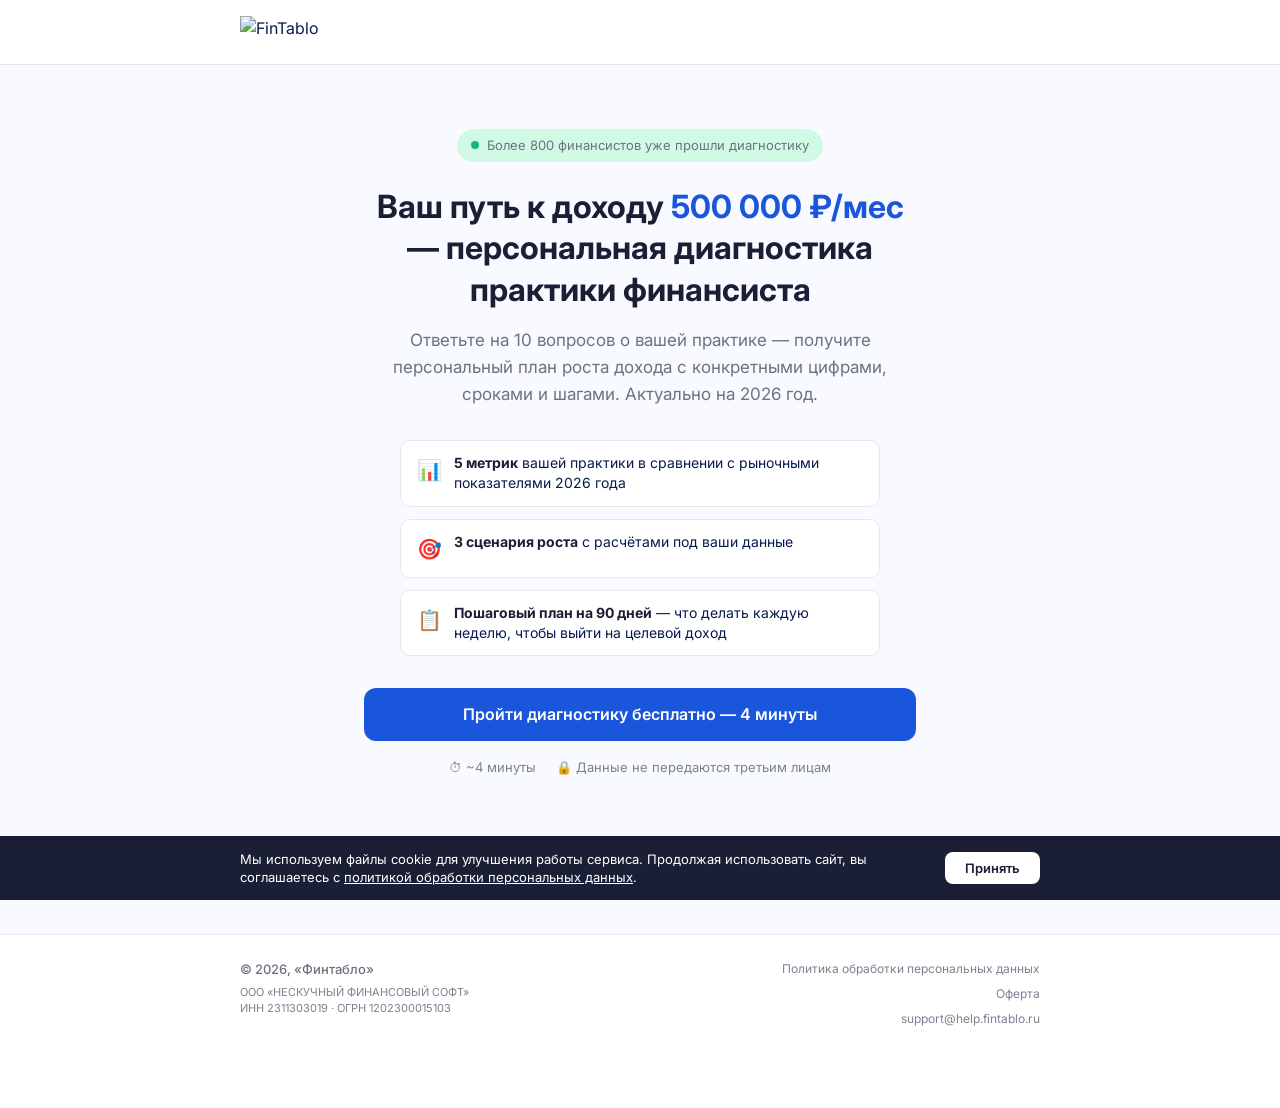
==== index.html @ eaad2b68 "v3.5: внешний аудит — цвета, шрифт Inter, UX, ICP-флаг, вайбкодинг Задача 1 (CSS): brand-blue #1A56D" ====
<!DOCTYPE html>
<html lang="ru">
<head>
  <meta charset="UTF-8">
  <meta name="viewport" content="width=device-width, initial-scale=1.0">
  <title>Диагностика роста практики финансиста — Финтабло</title>
  <link rel="preconnect" href="https://fonts.googleapis.com">
  <link href="https://fonts.googleapis.com/css2?family=Inter:wght@400;500;600;700&display=swap" rel="stylesheet">
  <link rel="stylesheet" href="css/style.css">
  <!-- Yandex.Metrika -->
  <script type="text/javascript">
    (function(m,e,t,r,i,k,a){m[i]=m[i]||function(){(m[i].a=m[i].a||[]).push(arguments)};
    m[i].l=1*new Date();
    for(var j=0;j<document.scripts.length;j++){if(document.scripts[j].src===r){return;}}
    k=e.createElement(t);a=e.getElementsByTagName(t)[0];k.async=1;k.src=r;a.parentNode.insertBefore(k,a)})
    (window,document,"script","https://mc.yandex.ru/metrika/tag.js","ym");
    ym(61131877,"init",{clickmap:true,trackLinks:true,accurateTrackBounce:true,webvisor:true,params:{quiz:"fintablo-partner-diagnostic"}});
  </script>
  <noscript><div><img src="https://mc.yandex.ru/watch/61131877" style="position:absolute;left:-9999px" alt=""></div></noscript>
</head>
<body>

<header>
  <div class="header-inner">
    <div class="logo">
      <img src="https://static.tildacdn.com/tild3138-6332-4262-a166-613434313066/Logo.png" alt="FinTablo" height="32">
      <span class="logo-fallback">Финтабло</span>
    </div>
  </div>
</header>

<div class="progress-wrapper">
  <div class="progress-label">Шаг 1</div>
  <div class="progress-bar"><div class="progress-fill"></div></div>
</div>

<div class="container">

  <!-- STEP 0 — Start -->
  <div class="step" id="step-0">
    <div class="start-screen">
      <div class="social-proof">
        <span class="dot-green"></span> Более 800 финансистов уже прошли диагностику
      </div>
      <h1>Ваш путь к доходу <span style="color:var(--brand-blue)">500 000 ₽/мес</span> — персональная диагностика практики финансиста</h1>
      <p class="subtitle">Ответьте на 10 вопросов о вашей практике — получите персональный план роста дохода с конкретными цифрами, сроками и шагами. Актуально на 2026 год.</p>

      <div class="start-benefits">
        <div class="start-benefit-item">
          <div class="sb-icon">📊</div>
          <div class="sb-text"><strong>5 метрик</strong> вашей практики в сравнении с рыночными показателями 2026 года</div>
        </div>
        <div class="start-benefit-item">
          <div class="sb-icon">🎯</div>
          <div class="sb-text"><strong>3 сценария роста</strong> с расчётами под ваши данные</div>
        </div>
        <div class="start-benefit-item">
          <div class="sb-icon">📋</div>
          <div class="sb-text"><strong>Пошаговый план на 90 дней</strong> — что делать каждую неделю, чтобы выйти на целевой доход</div>
        </div>
      </div>

      <button class="btn-primary" onclick="startQuiz()" style="margin-top:24px">Пройти диагностику бесплатно — 4 минуты</button>

      <div class="trust-badges" style="margin-top:16px">
        <span>⏱ ~4 минуты</span>
        <span>🔒 Данные не передаются третьим лицам</span>
      </div>
    </div>
  </div>

  <!-- STEP 1 — Name -->
  <div class="step" id="step-1">
    <div class="step-content">
      <h2 class="step-question">Как вас зовут?</h2>
      <div class="step-motivation" id="motivation-1"></div>
      <input type="text" class="text-input" id="name-input" placeholder="Ваше имя" oninput="onNameInput(this)" autocomplete="given-name">
      <div id="insight-1"></div>

      <div class="name-step-info">
        <div class="nsi-title">Для кого эта диагностика</div>
        <div class="nsi-items">
          <div class="nsi-item">
            <span class="nsi-icon">💼</span>
            <span>Финансовые директора на аутсорсе и фрилансе</span>
          </div>
          <div class="nsi-item">
            <span class="nsi-icon">🔄</span>
            <span>Финансисты, рассматривающие переход из найма</span>
          </div>
          <div class="nsi-item">
            <span class="nsi-icon">📈</span>
            <span>Специалисты, которые хотят выйти на доход от 500 000 ₽/мес</span>
          </div>
        </div>
      </div>

      <div class="steps-preview">
        <div class="sp-item"><div class="sp-icon">👤</div>О вас</div>
        <div class="sp-arrow">→</div>
        <div class="sp-item"><div class="sp-icon">💼</div>Практика</div>
        <div class="sp-arrow">→</div>
        <div class="sp-item"><div class="sp-icon">💰</div>Доход</div>
        <div class="sp-arrow">→</div>
        <div class="sp-item"><div class="sp-icon">📊</div>Анализ</div>
        <div class="sp-arrow">→</div>
        <div class="sp-item"><div class="sp-icon">📋</div>План</div>
      </div>
    </div>
  </div>

  <!-- STEP 2 — Experience -->
  <div class="step" id="step-2">
    <div class="step-content">
      <h2 class="step-question"><span id="q2-name"></span>, как давно вы в финансах?</h2>
      <div class="step-motivation" id="motivation-2"></div>
      <div class="options-group">
        <div class="option-card" onclick="selectExperience('До 3 лет',this)">До 3 лет</div>
        <div class="option-card" onclick="selectExperience('3–5 лет',this)">3–5 лет</div>
        <div class="option-card" onclick="selectExperience('5–10 лет',this)">5–10 лет</div>
        <div class="option-card" onclick="selectExperience('Более 10 лет',this)">Более 10 лет</div>
      </div>
      <div id="insight-2"></div>
    </div>
  </div>

  <!-- STEP 3 — Work format (NEW — split from step 2) -->
  <div class="step" id="step-3">
    <div class="step-content">
      <h2 class="step-question"><span id="q3-name"></span>, какой у вас формат работы?</h2>
      <div class="step-motivation" id="motivation-3"></div>
      <div class="options-group">
        <div class="option-card" onclick="selectWorkFormat('В найме (рассматриваю фриланс)',this)">В найме (рассматриваю фриланс)</div>
        <div class="option-card" onclick="selectWorkFormat('Фриланс/аутсорс до 1 года',this)">Фриланс / аутсорс до 1 года</div>
        <div class="option-card" onclick="selectWorkFormat('Фриланс/аутсорс 1–3 года',this)">Фриланс / аутсорс 1–3 года</div>
        <div class="option-card" onclick="selectWorkFormat('Фриланс/аутсорс более 3 лет',this)">Фриланс / аутсорс более 3 лет</div>
      </div>
      <div id="insight-3"></div>
    </div>
  </div>

  <!-- STEP 4 — Clients -->
  <div class="step" id="step-4">
    <div class="step-content">
      <h2 class="step-question"><span id="q4-name"></span>, сколько клиентов у вас сейчас?</h2>
      <div class="step-motivation" id="motivation-4"></div>
      <div class="slider-wrapper">
        <div class="slider-value"><span id="clients-value">3</span></div>
        <div class="slider-sub"><span id="clients-label">клиента</span></div>
        <input type="range" id="clients-slider" min="0" max="15" step="1" value="3" oninput="onClientsChange(this)" style="--pct:20%">
        <div class="slider-labels">
          <span>0</span><span>3</span><span>5</span><span>7</span><span>10</span><span>15+</span>
        </div>
        <div class="text-center mt-8"><span id="clients-badge" class="rate-badge yellow">Переходная зона</span></div>
        <div class="slider-hint" id="slider-hint-4">↔ Сдвиньте ползунок, чтобы указать количество</div>
      </div>
      <div id="insight-4"></div>
    </div>
  </div>

  <!-- STEP 5 — Avg Check -->
  <div class="step" id="step-5">
    <div class="step-content">
      <h2 class="step-question"><span id="q5-name"></span>, какой средний ежемесячный гонорар с одного клиента?</h2>
      <div class="step-motivation" id="motivation-5"></div>
      <div class="options-group">
        <div class="option-card" onclick="selectCheck('До 20 000 ₽',this)">До 20 000 ₽</div>
        <div class="option-card" onclick="selectCheck('20 000 – 40 000 ₽',this)">20 000 – 40 000 ₽</div>
        <div class="option-card" onclick="selectCheck('40 000 – 70 000 ₽',this)">40 000 – 70 000 ₽</div>
        <div class="option-card" onclick="selectCheck('70 000 – 100 000 ₽',this)">70 000 – 100 000 ₽</div>
        <div class="option-card" onclick="selectCheck('Более 100 000 ₽',this)">Более 100 000 ₽</div>
      </div>
      <div id="insight-5"></div>
    </div>
  </div>

  <!-- STEP 6 — Hours per client -->
  <div class="step" id="step-6">
    <div class="step-content">
      <h2 class="step-question"><span id="q6-name"></span>, сколько часов в месяц уходит на одного клиента?</h2>
      <div class="step-motivation" id="motivation-6"></div>
      <div class="slider-wrapper">
        <div class="slider-value"><span id="hours-value">20</span> <span style="font-size:16px;font-weight:400;color:var(--text-muted)">ч/мес</span></div>
        <div class="slider-sub">
          Ваша ставка: <strong id="rate-display">—</strong>
        </div>
        <input type="range" id="hours-slider" min="4" max="80" step="2" value="20" oninput="onHoursChange(this)" style="--pct:21%">
        <div class="slider-labels">
          <span>4ч</span><span>20ч</span><span>40ч</span><span>60ч</span><span>80ч</span>
        </div>
        <div class="text-center mt-8"><span id="rate-badge" class="rate-badge blue">—</span></div>
      </div>
      <div id="insight-6"></div>
    </div>
  </div>

  <!-- INTERMEDIATE SCREEN -->
  <div class="step" id="step-65">
    <div class="intermediate-screen">
      <div style="font-size:12px;color:var(--accent-green);font-weight:600;text-transform:uppercase;letter-spacing:0.5px;margin-bottom:8px">✓ Блок 1 из 2 пройден</div>
      <h2><span id="inter-name"></span>, мы рассчитали ваши ключевые показатели</h2>
      <p class="step-subtitle" style="margin-bottom:16px">На основе ваших ответов о клиентах, среднем чеке и рабочей нагрузке. Вот ваша практика в цифрах — в сравнении с рынком 2026 года.</p>

      <div class="metrics-grid">
        <div class="metric-card">
          <div class="metric-label">Клиентов</div>
          <div class="metric-value" id="inter-clients">—</div>
          <div id="inter-clients-sub" class="metric-sub"></div>
        </div>
        <div class="metric-card">
          <div class="metric-label">Расч. доход</div>
          <div class="metric-value" id="inter-income">—</div>
          <div id="inter-income-sub" class="metric-sub"></div>
        </div>
        <div class="metric-card">
          <div class="metric-label">Ваша ставка</div>
          <div class="metric-value" id="inter-rate">—</div>
          <div id="inter-rate-sub" class="metric-sub"></div>
        </div>
        <div class="metric-card">
          <div class="metric-label">Часов/мес</div>
          <div class="metric-value" id="inter-hours">—</div>
          <div id="inter-hours-sub" class="metric-sub"></div>
        </div>
      </div>

      <!-- Benchmark comparison -->
      <div id="inter-benchmark" class="inter-benchmark"></div>

      <!-- Expert insight -->
      <div class="insight-box" id="inter-insight" style="font-size:14px"></div>

      <!-- Key finding -->
      <div id="inter-finding" class="inter-finding"></div>

      <!-- Live cost counter -->
      <div id="inter-live-cost" class="inter-live-cost"></div>

      <!-- What's next -->
      <div id="inter-next-hint" class="inter-next-block"></div>
    </div>
  </div>

  <!-- STEP 7 — Manual work % -->
  <div class="step" id="step-7">
    <div class="step-content">
      <h2 class="step-question">Какой % времени уходит на рутину?</h2>
      <p class="step-subtitle">Сбор данных, перенос в таблицы, сверки, форматирование отчётов</p>
      <div class="step-motivation" id="motivation-7"></div>
      <div class="slider-wrapper">
        <div class="slider-value"><span id="manual-value">50%</span></div>
        <div class="slider-sub" id="manual-hours">—</div>
        <input type="range" id="manual-slider" min="0" max="100" step="5" value="50" oninput="onManualChange(this)" style="--pct:50%">
        <div class="slider-labels">
          <span>0%</span><span>25%</span><span>50%</span><span>75%</span><span>100%</span>
        </div>
        <div class="text-center mt-8"><span id="manual-badge" class="rate-badge yellow">Много рутины</span></div>
      </div>
      <div id="insight-7"></div>
    </div>
  </div>

  <!-- STEP 8 — Client sources (multi) -->
  <div class="step" id="step-8">
    <div class="step-content">
      <h2 class="step-question">Откуда к вам приходят клиенты?</h2>
      <p class="step-subtitle">Выберите все подходящие варианты</p>
      <div class="step-motivation" id="motivation-8"></div>
      <div class="options-group">
        <div class="option-card" onclick="toggleSource('Рекомендации и сарафанное радио',this)"><span class="card-icon">🗣</span> Рекомендации и сарафанное радио</div>
        <div class="option-card" onclick="toggleSource('Сообщества и соцсети',this)"><span class="card-icon">💬</span> Сообщества, соцсети, личный бренд</div>
        <div class="option-card" onclick="toggleSource('Площадки и маркетплейсы',this)"><span class="card-icon">🔍</span> Площадки (hh.ru, FL.ru и др.)</div>
        <div class="option-card" onclick="toggleSource('Партнёрские программы',this)"><span class="card-icon">🤝</span> Партнёрские программы</div>
        <div class="option-card" onclick="toggleSource('Пока клиентов нет',this)"><span class="card-icon">🔘</span> Пока клиентов нет — ищу первых</div>
      </div>
      <div id="insight-8"></div>
    </div>
  </div>

  <!-- STEP 9 — Barriers (multi, max 2) -->
  <div class="step" id="step-9">
    <div class="step-content">
      <h2 class="step-question">Что главное мешает расти?</h2>
      <p class="step-subtitle">Выберите 1–2 главных барьера</p>
      <div class="step-motivation" id="motivation-9"></div>
      <div class="options-group">
        <div class="option-card" onclick="toggleBarrier('Нет стабильного потока новых клиентов',this)"><span class="card-icon">📥</span> Нет стабильного потока клиентов</div>
        <div class="option-card" onclick="toggleBarrier('Не умею / не хочу активно продавать',this)"><span class="card-icon">🎤</span> Не умею / не хочу продавать</div>
        <div class="option-card" onclick="toggleBarrier('Перегружен — некогда заниматься развитием',this)"><span class="card-icon">⏰</span> Перегружен — некогда развиваться</div>
        <div class="option-card" onclick="toggleBarrier('Не знаю, как повысить чек без потери клиентов',this)"><span class="card-icon">💰</span> Не знаю, как повысить чек</div>
        <div class="option-card" onclick="toggleBarrier('Много рутины — нет времени на рост',this)"><span class="card-icon">🔄</span> Много рутины — нет времени на рост</div>
        <div class="option-card" onclick="toggleBarrier('Страх потерять стабильный доход',this)"><span class="card-icon">😰</span> Страх потерять стабильный доход</div>
      </div>
      <div id="insight-9"></div>
    </div>
  </div>

  <!-- STEP 10 — Target income -->
  <div class="step" id="step-10">
    <div class="step-content">
      <h2 class="step-question"><span id="q10-name"></span>, какой доход — ваша цель на 6 месяцев?</h2>
      <div class="step-motivation" id="motivation-10"></div>
      <div class="slider-wrapper">
        <div class="slider-value"><span id="target-value">500 000 ₽/мес</span></div>
        <div class="slider-sub" id="target-gap">—</div>
        <input type="range" id="target-slider" min="50000" max="1000000" step="25000" value="500000" oninput="onTargetChange(this)" style="--pct:47%">
        <div class="slider-labels">
          <span>50к</span><span>200к</span><span>300к</span><span>500к</span><span>700к</span><span>1 млн</span>
        </div>
        <div class="text-center mt-8"><span id="target-badge" class="rate-badge blue">—</span></div>
      </div>
      <div id="insight-10"></div>
    </div>
  </div>

  <!-- STEP 11 — Contact capture -->
  <div class="step" id="step-11">
    <div class="capture-form">
      <h2 id="capture-name">Ваш персональный план готов</h2>

      <!-- Personalized hook -->
      <div id="capture-hook" class="capture-hook"></div>

      <!-- Visual preview: gauge bars (partially revealed) -->
      <div class="preview-block">
        <div class="preview-title">Ваши результаты</div>
        <div id="capture-gauges"></div>
        <div class="preview-locked">
          <div style="display:flex;align-items:flex-start;gap:8px">
            <span style="font-size:16px;flex-shrink:0">🔒</span>
            <span>В полном отчёте: ещё 3 метрики с рыночными бенчмарками, <strong>3 сценария роста с конкретными расчётами</strong> под ваши данные и <strong>пошаговый план на 90 дней</strong> — что делать каждую неделю</span>
          </div>
        </div>
      </div>

      <!-- What full report contains — personalized -->
      <div class="capture-value-block">
        <h4>Что вы получите:</h4>
        <ul>
          <li>Полный анализ 5 ключевых метрик вашей практики vs. рыночные показатели</li>
          <li>3 конкретных сценария роста дохода — с расчётами под ваши цифры</li>
          <li>Пошаговый план на 90 дней: что делать на каждой неделе</li>
          <li id="capture-value-fintablo">Расчёт: сколько вы заработаете с партнёрской программой Финтабло</li>
          <li>Персональный разбор с экспертом, который уже видит ваши данные</li>
        </ul>
      </div>

      <p class="form-label">Получите полный отчёт и разбор с экспертом</p>

      <div class="field-group">
        <input type="tel" id="phone" placeholder="+7 (___) ___-__-__" oninput="formatPhone(this)" autocomplete="tel">
        <p class="field-hint">Эксперт Финтабло свяжется в течение 1 рабочего дня</p>
      </div>

      <div class="field-group">
        <input type="email" id="email" placeholder="email@example.com" autocomplete="email">
        <p class="field-hint">Необязательно — отправим копию отчёта на почту</p>
      </div>

      <div class="field-group">
        <input type="text" id="vk" placeholder="vk.com/ваш_логин" autocomplete="off">
        <p class="field-hint">Необязательно — если удобнее переписываться ВКонтакте</p>
      </div>

      <label class="checkbox-row">
        <input type="checkbox" id="want-expert" checked>
        <span>Хочу персональный разбор с экспертом Финтабло (бесплатно, 20–30 мин)</span>
      </label>

      <label class="checkbox-row">
        <input type="checkbox" id="consent-pd" onchange="updateSubmitButton()">
        <span>Даю согласие на обработку персональных данных в соответствии с <a href="https://fintablo.ru/position" target="_blank" style="color:var(--brand-blue)">политикой конфиденциальности</a></span>
      </label>

      <button class="btn-primary" id="btn-submit-lead" disabled onclick="submitLead()">Получить мой план роста →</button>
    </div>
  </div>

</div>

<!-- Navigation -->
<div class="step-nav" style="display:none">
  <div class="nav-inner">
    <button class="btn-back" id="btn-back" onclick="prevStep()" style="display:none">← Назад</button>
    <button class="btn-primary" id="btn-next" disabled onclick="nextStep()">Далее →</button>
  </div>
</div>

<footer class="site-footer">
  <div class="footer-inner">
    <div class="footer-company">
      <div class="footer-brand">© 2026, «Финтабло»</div>
      <div class="footer-legal">ООО «НЕСКУЧНЫЙ ФИНАНСОВЫЙ СОФТ»<br>ИНН 2311303019 · ОГРН 1202300015103</div>
    </div>
    <div class="footer-links">
      <a href="https://fintablo.ru/position" target="_blank">Политика обработки персональных данных</a>
      <a href="https://fintablo.ru/oferta" target="_blank">Оферта</a>
      <a href="mailto:support@help.fintablo.ru">support@help.fintablo.ru</a>
    </div>
  </div>
</footer>

<!-- Cookie Banner -->
<div class="cookie-banner" id="cookie-banner">
  <div class="cb-inner">
    <div class="cb-text">Мы используем файлы cookie для улучшения работы сервиса. Продолжая использовать сайт, вы соглашаетесь с <a href="https://fintablo.ru/position" target="_blank">политикой обработки персональных данных</a>.</div>
    <button class="cb-btn" onclick="acceptCookies()">Принять</button>
  </div>
</div>

<script src="js/storage.js"></script>
<script src="js/calculator.js"></script>
<script src="js/email.js"></script>
<script src="js/quiz.js"></script>
<script>
function acceptCookies(){localStorage.setItem('fintablo_cookies','1');document.getElementById('cookie-banner').classList.remove('visible')}
if(!localStorage.getItem('fintablo_cookies')){document.getElementById('cookie-banner').classList.add('visible')}
</script>
</body>
</html>
---- css/style.css ----
/* ===== FinTablo Quiz — Design System v2 ===== */

:root {
  --brand-blue: #1A56DB;
  --brand-navy: #1A1F36;
  --brand-blue-light: #EEF2FF;
  --brand-blue-hover: #1648C0;
  --brand-blue-disabled: #B0BEF0;

  --accent-green: #10B981;
  --accent-green-light: #D1FAE5;
  --warning: #F59E0B;
  --warning-light: #FEF3C7;
  --danger: #EF4444;
  --danger-light: #FEE2E2;

  --text-primary: #091A4E;
  --text-secondary: #6B7280;
  --text-muted: #7B8290;
  --bg: #F8FAFF;
  --surface: #FFFFFF;
  --border: #E5E7EB;

  --font: 'Inter', system-ui, -apple-system, BlinkMacSystemFont, 'Segoe UI', sans-serif;
  --radius: 12px;
  --shadow: 0 1px 3px rgba(0,0,0,0.08);
  --shadow-lg: 0 4px 16px rgba(0,0,0,0.1);
}

*, *::before, *::after { box-sizing: border-box; margin: 0; padding: 0; }
html { font-size: 16px; -webkit-text-size-adjust: 100%; scroll-behavior: smooth; }

body {
  font-family: var(--font);
  background: var(--bg);
  color: var(--text-primary);
  line-height: 1.6;
  min-height: 100vh;
  overflow-x: hidden;
}

/* ===== Layout — desktop-friendly ===== */
.container {
  max-width: 600px;
  margin: 0 auto;
  padding: 0 24px;
}

.container-wide {
  max-width: 800px;
  margin: 0 auto;
  padding: 0 24px;
}

/* ===== Header ===== */
header {
  padding: 16px 24px;
  background: var(--surface);
  border-bottom: 1px solid var(--border);
  position: sticky;
  top: 0;
  z-index: 100;
}

header .header-inner {
  max-width: 800px;
  margin: 0 auto;
  display: flex;
  align-items: center;
  justify-content: space-between;
}

header .logo { display: flex; align-items: center; gap: 8px; }
header .logo img { display: block; }

.logo-fallback {
  display: none;
  font-weight: 700;
  color: var(--brand-blue);
  font-size: 20px;
}

/* ===== Progress Bar ===== */
.progress-wrapper {
  padding: 12px 24px 0;
  display: none;
  max-width: 600px;
  margin: 0 auto;
}

.progress-wrapper.visible { display: block; }

.progress-label {
  font-size: 13px;
  color: var(--text-muted);
  margin-bottom: 6px;
  display: flex;
  justify-content: space-between;
}

.progress-bar {
  height: 4px;
  background: #E5E7EB;
  border-radius: 2px;
  overflow: hidden;
}

.progress-fill {
  height: 100%;
  background: linear-gradient(90deg, #1A56DB, #4B7FE0);
  border-radius: 2px;
  transition: width 400ms cubic-bezier(0.4,0,0.2,1);
  width: 0%;
}

/* ===== Buttons ===== */
.btn-primary {
  background: var(--brand-blue);
  color: #fff;
  border: none;
  border-radius: var(--radius);
  padding: 16px 32px;
  font-size: 16px;
  font-weight: 600;
  cursor: pointer;
  transition: background 0.2s, transform 0.1s, opacity 0.3s;
  width: 100%;
  min-height: 52px;
  font-family: var(--font);
  line-height: 1.3;
}

.btn-primary:hover { background: var(--brand-blue-hover); }
.btn-primary:active { transform: scale(0.98); }
.btn-primary:disabled { background: var(--brand-blue-disabled); cursor: not-allowed; transform: none; }

.btn-secondary {
  background: transparent;
  color: var(--brand-blue);
  border: 1.5px solid var(--brand-blue);
  border-radius: var(--radius);
  padding: 14px 28px;
  font-size: 15px;
  font-weight: 600;
  cursor: pointer;
  transition: background 0.2s;
  width: 100%;
  min-height: 48px;
  font-family: var(--font);
}

.btn-secondary:hover { background: var(--brand-blue-light); }

.btn-back {
  background: none;
  border: none;
  color: var(--text-secondary);
  font-size: 14px;
  cursor: pointer;
  padding: 8px 0;
  font-family: var(--font);
  display: flex;
  align-items: center;
  gap: 4px;
  white-space: nowrap;
}

.btn-back:hover { color: var(--text-primary); }

/* ===== Step Transitions ===== */
.step { display: none; }

.step.active {
  display: block;
  animation: stepIn 220ms ease forwards;
}

.step.leaving { animation: stepOut 220ms ease forwards; }

@keyframes stepIn {
  from { opacity: 0; transform: translateX(40px); }
  to { opacity: 1; transform: translateX(0); }
}

@keyframes stepOut {
  from { opacity: 1; transform: translateX(0); }
  to { opacity: 0; transform: translateX(-40px); }
}

/* ===== Start Screen ===== */
.start-screen {
  text-align: center;
  padding: 48px 0 60px;
}

.start-screen h1 {
  font-size: 28px;
  line-height: 1.3;
  color: var(--brand-navy);
  margin-bottom: 16px;
  font-weight: 700;
}

.start-screen .subtitle {
  font-size: 16px;
  color: var(--text-secondary);
  line-height: 1.6;
  margin-bottom: 32px;
  max-width: 480px;
  margin-left: auto;
  margin-right: auto;
}

.social-proof {
  display: inline-flex;
  align-items: center;
  gap: 8px;
  font-size: 13px;
  color: var(--text-secondary);
  margin-bottom: 24px;
  background: var(--accent-green-light);
  padding: 6px 14px;
  border-radius: 20px;
}

.dot-green {
  width: 8px;
  height: 8px;
  border-radius: 50%;
  background: var(--accent-green);
  animation: pulse 2s infinite;
}

@keyframes pulse {
  0%, 100% { opacity: 1; }
  50% { opacity: 0.5; }
}

/* Start screen — benefit items */
.start-benefits {
  display: flex;
  flex-direction: column;
  gap: 12px;
  text-align: left;
  max-width: 420px;
  margin: 0 auto 8px;
}

.start-benefit-item {
  display: flex;
  align-items: flex-start;
  gap: 12px;
  padding: 12px 16px;
  background: var(--surface);
  border: 1px solid var(--border);
  border-radius: 10px;
}

.start-benefit-item .sb-icon { font-size: 20px; flex-shrink: 0; margin-top: 1px; }
.start-benefit-item .sb-text { font-size: 14px; color: var(--text-primary); line-height: 1.45; }
.start-benefit-item .sb-text strong { color: var(--brand-navy); }

.trust-badges {
  display: flex;
  justify-content: center;
  gap: 20px;
  margin-bottom: 36px;
  flex-wrap: wrap;
}

.trust-badges span {
  font-size: 13px;
  color: var(--text-muted);
  white-space: nowrap;
}

/* ===== Quiz Step Content ===== */
.step-content {
  padding: 32px 0 120px;
}

.step-question {
  font-size: 24px;
  font-weight: 700;
  color: var(--brand-navy);
  margin-bottom: 8px;
  line-height: 1.35;
}

.step-subtitle {
  font-size: 14px;
  color: var(--text-secondary);
  margin-bottom: 20px;
  line-height: 1.5;
}

.step-motivation {
  display: flex;
  align-items: flex-start;
  gap: 8px;
  font-size: 13px;
  color: var(--text-muted);
  margin-bottom: 20px;
  padding: 10px 14px;
  background: #F9FAFB;
  border-radius: 8px;
  line-height: 1.45;
}

.step-motivation .motiv-icon {
  flex-shrink: 0;
  font-size: 16px;
  line-height: 1;
  margin-top: 1px;
}

/* ===== Steps Preview (on name screen) ===== */
.steps-preview {
  display: flex;
  gap: 6px;
  justify-content: center;
  flex-wrap: wrap;
  margin-top: 28px;
  padding: 16px;
  background: #F9FAFB;
  border-radius: var(--radius);
}

.steps-preview .sp-item {
  display: flex;
  flex-direction: column;
  align-items: center;
  gap: 4px;
  font-size: 11px;
  color: var(--text-muted);
  width: 64px;
  text-align: center;
}

.steps-preview .sp-icon {
  width: 32px;
  height: 32px;
  border-radius: 50%;
  background: var(--brand-blue-light);
  display: flex;
  align-items: center;
  justify-content: center;
  font-size: 15px;
}

.steps-preview .sp-arrow {
  display: flex;
  align-items: center;
  color: var(--border);
  font-size: 16px;
  padding-bottom: 16px;
}

/* ===== Option Cards ===== */
.options-group {
  display: flex;
  flex-direction: column;
  gap: 10px;
  margin-bottom: 16px;
}

.option-card {
  border: 1.5px solid var(--border);
  border-radius: var(--radius);
  padding: 14px 16px;
  cursor: pointer;
  transition: all 0.15s;
  background: #fff;
  font-size: 15px;
  color: var(--text-primary);
  min-height: 48px;
  display: flex;
  align-items: center;
  gap: 10px;
  user-select: none;
}

.option-card:hover { border-color: var(--brand-blue); background: var(--brand-blue-light); }

.option-card.selected {
  border-color: var(--brand-blue);
  background: var(--brand-blue-light);
  color: var(--brand-blue);
  font-weight: 600;
}

.option-card.disabled {
  opacity: 0.45;
  pointer-events: none;
}

.option-card .card-icon { font-size: 18px; flex-shrink: 0; }

/* ===== Text Input ===== */
.text-input {
  width: 100%;
  padding: 16px;
  border: 1.5px solid var(--border);
  border-radius: var(--radius);
  font-size: 18px;
  font-family: var(--font);
  color: var(--text-primary);
  background: #fff;
  outline: none;
  transition: border-color 0.2s;
}

.text-input:focus { border-color: var(--brand-blue); }
.text-input::placeholder { color: var(--text-muted); }

/* ===== Slider ===== */
.slider-wrapper { padding: 8px 0; }

input[type=range] {
  -webkit-appearance: none;
  appearance: none;
  width: 100%;
  height: 6px;
  border-radius: 3px;
  background: linear-gradient(to right, var(--brand-blue) 0%, var(--brand-blue) var(--pct, 50%), #E5E7EB var(--pct, 50%), #E5E7EB 100%);
  outline: none;
  cursor: pointer;
  margin: 12px 0;
}

input[type=range]::-webkit-slider-thumb {
  -webkit-appearance: none;
  width: 32px;
  height: 32px;
  border-radius: 50%;
  background: var(--brand-blue);
  border: 3px solid #fff;
  box-shadow: 0 2px 6px rgba(26,86,219,0.4);
  cursor: pointer;
}

input[type=range]::-moz-range-thumb {
  width: 32px;
  height: 32px;
  border-radius: 50%;
  background: var(--brand-blue);
  border: 3px solid #fff;
  box-shadow: 0 2px 6px rgba(26,86,219,0.4);
  cursor: pointer;
}

.slider-labels {
  display: flex;
  justify-content: space-between;
  font-size: 11px;
  color: var(--text-muted);
  margin-top: 4px;
}

.slider-hint {
  text-align: center;
  font-size: 12px;
  color: var(--text-muted);
  margin-top: 8px;
  transition: opacity 0.3s;
}

.slider-hint.hidden-hint { opacity: 0; }

.slider-value {
  text-align: center;
  font-size: 36px;
  font-weight: 700;
  color: var(--brand-navy);
  margin-bottom: 4px;
}

.slider-sub {
  text-align: center;
  font-size: 14px;
  color: var(--text-secondary);
  margin-top: 8px;
  line-height: 1.5;
}

/* ===== Rate Badge (unified) ===== */
.rate-badge {
  display: inline-block;
  padding: 4px 12px;
  border-radius: 20px;
  font-size: 13px;
  font-weight: 600;
  margin-top: 6px;
}

.rate-badge.green { background: var(--accent-green-light); color: #059669; }
.rate-badge.blue { background: var(--brand-blue-light); color: var(--brand-blue); }
.rate-badge.yellow { background: var(--warning-light); color: #D97706; }
.rate-badge.red { background: var(--danger-light); color: var(--danger); }

/* ===== Color Indicator Bar (unified for all sliders) ===== */
.color-indicator {
  height: 6px;
  border-radius: 3px;
  background: #E5E7EB;
  margin-top: 8px;
  overflow: hidden;
}

.color-indicator .fill {
  height: 100%;
  border-radius: 3px;
  transition: width 0.3s, background 0.3s;
}

/* ===== Insight Box ===== */
.insight-box {
  background: var(--brand-blue-light);
  border-left: 3px solid var(--brand-blue);
  border-radius: 0 8px 8px 0;
  padding: 12px 14px;
  font-size: 13px;
  color: var(--brand-navy);
  margin-top: 16px;
  line-height: 1.55;
  animation: fadeSlide 0.25s ease;
}

@keyframes fadeSlide {
  from { opacity: 0; transform: translateY(6px); }
  to { opacity: 1; transform: translateY(0); }
}

/* ===== Intermediate Screen ===== */
.intermediate-screen {
  padding: 32px 0 120px;
}

.intermediate-screen h2 {
  font-size: 22px;
  font-weight: 700;
  color: var(--brand-navy);
  margin-bottom: 20px;
  line-height: 1.35;
}

.metrics-grid {
  display: grid;
  grid-template-columns: 1fr 1fr;
  gap: 12px;
  margin-bottom: 20px;
}

.metric-card {
  background: var(--surface);
  border: 1px solid var(--border);
  border-radius: var(--radius);
  padding: 18px 16px;
  text-align: center;
}

.metric-card .metric-label {
  font-size: 12px;
  color: var(--text-muted);
  text-transform: uppercase;
  letter-spacing: 0.5px;
  margin-bottom: 4px;
}

.metric-card .metric-value {
  font-size: 28px;
  font-weight: 700;
  color: var(--brand-navy);
}

.metric-card .metric-sub {
  font-size: 12px;
  margin-top: 4px;
  font-weight: 600;
}

.metric-card .metric-sub.green { color: var(--accent-green); }
.metric-card .metric-sub.yellow { color: var(--warning); }
.metric-card .metric-sub.red { color: var(--danger); }

/* Intermediate — benchmark block */
.inter-benchmark {
  background: var(--surface);
  border: 1px solid var(--border);
  border-radius: var(--radius);
  padding: 16px;
  margin-bottom: 16px;
}

.inter-benchmark .bench-row {
  display: flex;
  justify-content: space-between;
  align-items: center;
  padding: 8px 0;
  font-size: 14px;
  border-bottom: 1px solid var(--border);
}

.inter-benchmark .bench-row:last-child { border-bottom: none; }
.inter-benchmark .bench-label { color: var(--text-secondary); }
.inter-benchmark .bench-you { font-weight: 700; color: var(--brand-navy); }
.inter-benchmark .bench-market { font-size: 12px; color: var(--text-muted); }

/* Intermediate — key finding */
.inter-finding {
  background: var(--warning-light);
  border-left: 3px solid var(--warning);
  border-radius: 0 8px 8px 0;
  padding: 14px;
  font-size: 14px;
  color: var(--text-primary);
  line-height: 1.55;
  margin: 16px 0;
}

.inter-finding.positive { background: var(--accent-green-light); border-left-color: var(--accent-green); }
.inter-finding.negative { background: var(--danger-light); border-left-color: var(--danger); }

/* Intermediate — live cost counter */
.inter-live-cost {
  background: var(--brand-blue-light);
  border-radius: var(--radius);
  padding: 16px;
  text-align: center;
  margin: 16px 0;
}

.inter-live-cost .cost-label { font-size: 13px; color: var(--text-secondary); margin-bottom: 4px; }
.inter-live-cost .cost-value { font-size: 24px; font-weight: 700; color: var(--brand-blue); }
.inter-live-cost .cost-sub { font-size: 12px; color: var(--text-muted); margin-top: 4px; }

.inter-next-hint {
  margin-top: 16px;
  padding: 14px;
  background: #F9FAFB;
  border-radius: 8px;
  font-size: 13px;
  color: var(--text-secondary);
  text-align: center;
  line-height: 1.5;
}

/* Enhanced next block for intermediate screen */
.inter-next-block {
  margin-top: 20px;
  background: var(--surface);
  border: 1.5px solid var(--brand-blue);
  border-radius: var(--radius);
  padding: 20px;
}

.inter-next-block .inb-title {
  font-size: 15px;
  font-weight: 700;
  color: var(--brand-navy);
  margin-bottom: 12px;
  text-align: center;
}

.inter-next-items {
  display: grid;
  grid-template-columns: 1fr 1fr;
  gap: 10px;
}

.inter-next-item {
  display: flex;
  align-items: flex-start;
  gap: 8px;
  font-size: 13px;
  color: var(--text-secondary);
  line-height: 1.4;
}

.inter-next-item .ini-icon {
  font-size: 16px;
  flex-shrink: 0;
}

.inter-next-item strong { color: var(--brand-navy); }

@media (max-width: 480px) {
  .inter-next-items { grid-template-columns: 1fr; }
}

/* Capture — personalized hook */
.capture-hook {
  background: var(--brand-blue-light);
  border-radius: var(--radius);
  padding: 16px;
  font-size: 15px;
  color: var(--brand-navy);
  line-height: 1.55;
  margin-bottom: 20px;
}

.capture-hook strong { color: var(--brand-blue); }

/* Capture — mini gauge preview */
.capture-gauge-item { margin-bottom: 12px; }

.capture-gauge-item .cg-header {
  display: flex;
  justify-content: space-between;
  font-size: 13px;
  margin-bottom: 4px;
}

.capture-gauge-item .cg-title { color: var(--text-secondary); }
.capture-gauge-item .cg-value { font-weight: 600; color: var(--brand-navy); }

.capture-gauge-item .cg-bar { height: 6px; background: #E5E7EB; border-radius: 3px; overflow: hidden; }

.capture-gauge-item .cg-fill { height: 100%; border-radius: 3px; transition: width 0.8s ease; }
.capture-gauge-item .cg-fill.green { background: var(--accent-green); }
.capture-gauge-item .cg-fill.blue { background: var(--brand-blue); }
.capture-gauge-item .cg-fill.yellow { background: var(--warning); }
.capture-gauge-item .cg-fill.red { background: var(--danger); }

/* ===== Navigation Footer ===== */
.step-nav {
  position: fixed;
  bottom: 0;
  left: 0;
  right: 0;
  background: var(--surface);
  border-top: 1px solid var(--border);
  padding: 12px 24px;
  padding-bottom: max(12px, env(safe-area-inset-bottom));
  z-index: 100;
}

.step-nav .nav-inner {
  max-width: 600px;
  margin: 0 auto;
  display: flex;
  gap: 12px;
  align-items: center;
}

.step-nav .btn-primary { flex: 1; }

/* ===== Capture Form ===== */
.capture-form {
  padding: 32px 0 120px;
}

.capture-form h2 {
  font-size: 24px;
  font-weight: 700;
  color: var(--brand-navy);
  margin-bottom: 20px;
  line-height: 1.3;
}

.preview-block {
  background: var(--surface);
  border: 1px solid var(--border);
  border-radius: var(--radius);
  padding: 20px;
  margin-bottom: 24px;
}

.preview-block .preview-title {
  font-size: 13px;
  color: var(--text-muted);
  text-transform: uppercase;
  letter-spacing: 0.5px;
  margin-bottom: 12px;
}

.preview-block .preview-item {
  display: flex;
  align-items: baseline;
  gap: 8px;
  font-size: 14px;
  color: var(--text-primary);
  padding: 5px 0;
}

.preview-block .preview-item .check { color: var(--accent-green); flex-shrink: 0; }

.preview-block .preview-locked {
  margin-top: 12px;
  padding-top: 12px;
  border-top: 1px dashed var(--border);
  font-size: 13px;
  color: var(--text-muted);
}

.capture-value-block {
  background: var(--brand-blue-light);
  border-radius: var(--radius);
  padding: 16px;
  margin-bottom: 24px;
}

.capture-value-block h4 {
  font-size: 14px;
  font-weight: 600;
  color: var(--brand-navy);
  margin-bottom: 8px;
}

.capture-value-block ul {
  list-style: none;
  padding: 0;
  font-size: 13px;
  color: var(--text-secondary);
  line-height: 1.6;
}

.capture-value-block li { padding: 2px 0; }
.capture-value-block li::before { content: '✓ '; color: var(--accent-green); font-weight: 600; }

.field-group { margin-bottom: 16px; }

.field-group input {
  width: 100%;
  padding: 12px 14px;
  border: 1.5px solid var(--border);
  border-radius: 10px;
  font-size: 15px;
  font-family: var(--font);
  color: var(--text-primary);
  background: #fff;
  outline: none;
  transition: border-color 0.2s;
}

.field-group input:focus { border-color: var(--brand-blue); }

.field-hint {
  font-size: 12px;
  color: var(--text-muted);
  margin-top: 4px;
}

.form-label {
  font-size: 16px;
  font-weight: 600;
  color: var(--brand-navy);
  margin-bottom: 16px;
}

.checkbox-row {
  display: flex;
  align-items: flex-start;
  gap: 10px;
  margin: 16px 0;
  font-size: 14px;
  color: var(--text-primary);
  cursor: pointer;
  line-height: 1.4;
}

.checkbox-row input[type=checkbox] {
  width: 18px;
  height: 18px;
  margin-top: 2px;
  flex-shrink: 0;
  accent-color: var(--brand-blue);
}

.legal-text {
  font-size: 11px;
  color: var(--text-muted);
  margin-top: 12px;
  line-height: 1.5;
}

.legal-text a { color: var(--text-muted); text-decoration: underline; }
.legal-text a:hover { color: var(--text-secondary); }

.skip-link { text-align: center; margin-top: 16px; }
.skip-link a { font-size: 13px; color: var(--text-muted); text-decoration: underline; }
.skip-link a:hover { color: var(--text-secondary); }

/* ===== REPORT PAGE ===== */

/* Report nav */
.report-nav {
  position: sticky;
  top: 53px;
  z-index: 90;
  background: var(--surface);
  border-bottom: 1px solid var(--border);
  overflow-x: auto;
  -webkit-overflow-scrolling: touch;
  scrollbar-width: none;
}

.report-nav::-webkit-scrollbar { display: none; }

.report-nav-inner {
  max-width: 800px;
  margin: 0 auto;
  display: flex;
  gap: 0;
  padding: 0 24px;
  white-space: nowrap;
}

.report-nav a {
  display: block;
  padding: 10px 14px;
  font-size: 13px;
  color: var(--text-muted);
  text-decoration: none;
  border-bottom: 2px solid transparent;
  transition: color 0.2s, border-color 0.2s;
  flex-shrink: 0;
}

.report-nav a:hover,
.report-nav a.active {
  color: var(--brand-blue);
  border-bottom-color: var(--brand-blue);
}

/* Report header */
.report-header {
  padding: 16px 24px;
  background: var(--surface);
  border-bottom: 1px solid var(--border);
  position: sticky;
  top: 0;
  z-index: 100;
}

.report-header .header-inner {
  max-width: 800px;
  margin: 0 auto;
  display: flex;
  align-items: center;
  gap: 16px;
  flex-wrap: wrap;
}

.report-meta {
  display: flex;
  align-items: center;
  gap: 8px;
  font-size: 13px;
  color: var(--text-muted);
}

.report-meta .dot { color: var(--border); }

/* Report hero */
.report-hero {
  background: linear-gradient(135deg, var(--brand-navy) 0%, #1a3a7a 100%);
  color: #fff;
  border-radius: var(--radius);
  padding: 32px 24px;
  margin: 20px 0;
  text-align: center;
}

.report-hero .rh-type {
  display: inline-block;
  background: rgba(255,255,255,0.15);
  padding: 4px 14px;
  border-radius: 20px;
  font-size: 13px;
  font-weight: 600;
  margin-bottom: 12px;
}

.report-hero h1 {
  font-size: 24px;
  font-weight: 700;
  margin-bottom: 8px;
  line-height: 1.3;
}

.report-hero .rh-subtitle {
  font-size: 14px;
  opacity: 0.8;
  margin-bottom: 20px;
}

.report-hero .rh-stats {
  display: flex;
  justify-content: center;
  gap: 24px;
  flex-wrap: wrap;
}

.report-hero .rh-stat {
  text-align: center;
}

.report-hero .rh-stat-value {
  font-size: 28px;
  font-weight: 700;
}

.report-hero .rh-stat-label {
  font-size: 11px;
  opacity: 0.7;
  text-transform: uppercase;
  letter-spacing: 0.5px;
}

.report-section { margin: 28px 0; scroll-margin-top: 110px; }

.report-section h2 {
  font-size: 22px;
  font-weight: 700;
  color: var(--brand-navy);
  margin-bottom: 16px;
}

.report-section h3 {
  font-size: 16px;
  font-weight: 600;
  color: var(--brand-navy);
  margin-bottom: 12px;
}

/* Dashboard cards */
.dashboard-grid {
  display: grid;
  grid-template-columns: 1fr 1fr;
  gap: 12px;
  margin-bottom: 20px;
}

.dash-card {
  background: var(--surface);
  border: 1px solid var(--border);
  border-radius: var(--radius);
  padding: 20px;
  text-align: center;
}

.dash-card .dash-label {
  font-size: 12px;
  color: var(--text-muted);
  text-transform: uppercase;
  letter-spacing: 0.5px;
}

.dash-card .dash-value { font-size: 32px; font-weight: 700; margin: 4px 0; }
.dash-card .dash-bench { font-size: 11px; color: var(--text-muted); }

.dash-card.green .dash-value { color: var(--accent-green); }
.dash-card.yellow .dash-value { color: var(--warning); }
.dash-card.red .dash-value { color: var(--danger); }

/* Gauge bars */
.gauge-item { margin-bottom: 20px; }

.gauge-header {
  display: flex;
  justify-content: space-between;
  align-items: baseline;
  margin-bottom: 6px;
}

.gauge-title { font-size: 14px; font-weight: 600; color: var(--brand-navy); }
.gauge-value { font-size: 14px; font-weight: 700; color: var(--brand-blue); }

.gauge-bar { height: 8px; background: #E5E7EB; border-radius: 4px; overflow: hidden; }

.gauge-fill { height: 100%; border-radius: 4px; transition: width 1s ease; width: 0%; }
.gauge-fill.green { background: var(--accent-green); }
.gauge-fill.blue { background: var(--brand-blue); }
.gauge-fill.yellow { background: var(--warning); }
.gauge-fill.red { background: var(--danger); }

.gauge-bench { font-size: 11px; color: var(--text-muted); margin-top: 4px; }

.gauge-rec {
  font-size: 13px;
  color: var(--text-secondary);
  margin-top: 6px;
  line-height: 1.5;
}

.bench-badge {
  display: inline-block;
  padding: 2px 10px;
  border-radius: 10px;
  font-size: 11px;
  font-weight: 600;
  margin-left: 6px;
}

.bench-badge.green { background: var(--accent-green-light); color: #059669; }
.bench-badge.yellow { background: var(--warning-light); color: #D97706; }
.bench-badge.red { background: var(--danger-light); color: var(--danger); }

/* Profile card */
.profile-card {
  background: linear-gradient(135deg, var(--brand-navy), #1a3a7a);
  color: #fff;
  border-radius: var(--radius);
  padding: 28px 24px;
  text-align: center;
  margin-bottom: 20px;
}

.profile-card .profile-icon { font-size: 40px; margin-bottom: 8px; }
.profile-card .profile-type { font-size: 22px; font-weight: 700; margin-bottom: 8px; }
.profile-card .profile-desc { font-size: 14px; opacity: 0.85; line-height: 1.6; margin-bottom: 16px; }

.profile-card .profile-stats {
  display: flex;
  justify-content: center;
  gap: 20px;
  font-size: 13px;
  opacity: 0.8;
}

.profile-card .profile-potential {
  margin-top: 16px;
  font-size: 16px;
  font-weight: 600;
  background: rgba(255,255,255,0.15);
  display: inline-block;
  padding: 6px 16px;
  border-radius: 20px;
}

.profile-points {
  background: var(--surface);
  border: 1px solid var(--border);
  border-radius: var(--radius);
  padding: 20px;
}

.profile-points h4 { font-size: 14px; font-weight: 600; color: var(--brand-navy); margin-bottom: 12px; }
.profile-points ul { list-style: none; padding: 0; }

.profile-points li {
  font-size: 14px;
  color: var(--text-secondary);
  padding: 6px 0 6px 20px;
  position: relative;
  line-height: 1.5;
}

.profile-points li::before {
  content: ''; position: absolute; left: 0; top: 12px;
  width: 6px; height: 6px; border-radius: 50%; background: var(--brand-blue);
}

/* Lost potential */
.lost-counter {
  background: var(--danger-light);
  border-radius: var(--radius);
  padding: 24px;
  text-align: center;
  margin-bottom: 16px;
}

.lost-counter .lost-label { font-size: 14px; color: var(--text-secondary); margin-bottom: 8px; }
.lost-counter .lost-value { font-size: 36px; font-weight: 700; color: var(--danger); }
.lost-counter .lost-sub { font-size: 13px; color: var(--text-muted); margin-top: 8px; }

.lost-details {
  background: var(--surface);
  border: 1px solid var(--border);
  border-radius: var(--radius);
  padding: 16px;
  font-size: 14px;
}

.lost-details .row { display: flex; justify-content: space-between; padding: 6px 0; }
.lost-details .row.highlight { font-weight: 600; color: var(--danger); }

/* Scenario cards */
.scenario-card {
  background: var(--surface);
  border: 1px solid var(--border);
  border-radius: var(--radius);
  padding: 24px;
  margin-bottom: 16px;
  position: relative;
}

.scenario-card.recommended { border-color: var(--brand-blue); box-shadow: 0 0 0 1px var(--brand-blue); }

.scenario-badge {
  position: absolute;
  top: -10px;
  right: 16px;
  background: var(--brand-blue);
  color: #fff;
  font-size: 11px;
  font-weight: 600;
  padding: 3px 10px;
  border-radius: 10px;
  text-transform: uppercase;
  letter-spacing: 0.5px;
}

.scenario-card h3 { font-size: 16px; font-weight: 700; margin-bottom: 4px; }
.scenario-card .scenario-time { font-size: 12px; color: var(--text-muted); margin-bottom: 16px; }

.scenario-card .scenario-actions {
  font-size: 14px;
  color: var(--text-secondary);
  margin-bottom: 20px;
  line-height: 1.7;
}

.scenario-card .scenario-actions br { content: ''; display: block; margin-top: 6px; }

.scenario-card .scenario-forecast {
  background: var(--bg);
  border-radius: 8px;
  padding: 14px;
  font-size: 14px;
  line-height: 1.5;
}

.scenario-card .scenario-forecast strong { color: var(--brand-navy); }

.scenario-card .scenario-why {
  margin-top: 12px;
  font-size: 13px;
  color: var(--brand-blue);
  font-style: italic;
  line-height: 1.5;
}

/* Roadmap */
.roadmap-month { margin-bottom: 28px; }

.roadmap-month h3 {
  font-size: 16px;
  font-weight: 700;
  padding-bottom: 8px;
  border-bottom: 2px solid var(--brand-blue);
  margin-bottom: 16px;
}

.roadmap-week { margin-bottom: 16px; }
.roadmap-week h4 { font-size: 14px; font-weight: 600; color: var(--brand-blue); margin-bottom: 8px; }

.roadmap-week p {
  font-size: 14px;
  color: var(--text-secondary);
  line-height: 1.6;
  background: var(--surface);
  border: 1px solid var(--border);
  border-radius: 8px;
  padding: 14px;
}

/* FinTablo benefits */
.benefit-card {
  background: var(--surface);
  border: 1px solid var(--border);
  border-radius: var(--radius);
  padding: 20px;
  margin-bottom: 12px;
}

.benefit-card .benefit-icon { font-size: 24px; margin-bottom: 8px; }
.benefit-card h4 { font-size: 15px; font-weight: 600; color: var(--brand-navy); margin-bottom: 6px; }
.benefit-card p { font-size: 14px; color: var(--text-secondary); line-height: 1.5; }

.fintablo-calc {
  background: var(--brand-blue-light);
  border: 1px solid var(--brand-blue);
  border-radius: var(--radius);
  padding: 24px;
  margin: 20px 0;
}

.fintablo-calc h4 { font-size: 16px; font-weight: 700; color: var(--brand-navy); margin-bottom: 12px; }

.fintablo-calc .calc-row {
  display: flex;
  justify-content: space-between;
  font-size: 14px;
  padding: 4px 0;
}

.fintablo-calc .calc-row.total {
  font-weight: 700;
  font-size: 16px;
  color: var(--brand-blue);
  padding-top: 8px;
  margin-top: 8px;
  border-top: 1px solid var(--brand-blue);
}

.fintablo-calc .calc-growth {
  margin-top: 8px;
  font-size: 14px;
  color: var(--accent-green);
  font-weight: 600;
}

/* Report insight */
.report-insight {
  background: var(--brand-blue-light);
  border-left: 4px solid var(--brand-blue);
  border-radius: 0 var(--radius) var(--radius) 0;
  padding: 20px;
  font-size: 15px;
  color: var(--brand-navy);
  line-height: 1.6;
  margin: 20px 0;
}

/* Report CTA */
.report-cta {
  background: linear-gradient(135deg, var(--brand-navy), #1a3a7a);
  color: #fff;
  border-radius: var(--radius);
  padding: 32px 24px;
  text-align: center;
  margin: 32px 0;
}

.report-cta h3 { font-size: 20px; margin-bottom: 12px; }
.report-cta p { font-size: 14px; opacity: 0.85; margin-bottom: 20px; line-height: 1.5; }

.report-cta .btn-primary {
  background: #fff;
  color: var(--brand-blue);
  max-width: 360px;
  margin: 0 auto;
}

.report-cta .btn-primary:hover { background: #f0f0f0; }

/* Locked overlay for preview mode */
.report-locked {
  position: relative;
}

.report-locked::after {
  content: '';
  position: absolute;
  top: 0;
  left: 0;
  right: 0;
  bottom: 0;
  background: linear-gradient(to bottom, rgba(248,250,255,0) 0%, rgba(248,250,255,0.95) 60%);
  pointer-events: none;
  border-radius: var(--radius);
}

.locked-cta {
  background: var(--surface);
  border: 2px solid var(--brand-blue);
  border-radius: var(--radius);
  padding: 28px 24px;
  text-align: center;
  margin: 24px 0;
}

.locked-cta h3 { font-size: 18px; font-weight: 700; color: var(--brand-navy); margin-bottom: 8px; }
.locked-cta p { font-size: 14px; color: var(--text-secondary); margin-bottom: 16px; line-height: 1.5; }

.locked-cta .btn-primary { max-width: 360px; margin: 0 auto; }

/* Share button */
.btn-share {
  background: none;
  border: 1.5px solid var(--border);
  border-radius: var(--radius);
  padding: 12px 24px;
  font-size: 14px;
  color: var(--text-secondary);
  cursor: pointer;
  width: 100%;
  font-family: var(--font);
  transition: border-color 0.2s;
  margin-top: 16px;
}

.btn-share:hover { border-color: var(--brand-blue); color: var(--brand-blue); }

/* ===== THANK YOU PAGE ===== */
.thankyou-hero {
  text-align: center;
  padding: 48px 0 28px;
}

.thankyou-hero .check-icon {
  width: 64px;
  height: 64px;
  background: var(--accent-green-light);
  border-radius: 50%;
  display: flex;
  align-items: center;
  justify-content: center;
  margin: 0 auto 20px;
  font-size: 32px;
}

.thankyou-hero h1 {
  font-size: 24px;
  font-weight: 700;
  color: var(--brand-navy);
  margin-bottom: 12px;
  line-height: 1.3;
}

.thankyou-hero p {
  font-size: 15px;
  color: var(--text-secondary);
  line-height: 1.6;
}

.timer-block {
  background: var(--brand-blue-light);
  border-radius: var(--radius);
  padding: 16px;
  text-align: center;
  margin: 20px 0;
}

.timer-block .timer-label { font-size: 13px; color: var(--text-secondary); }
.timer-block .timer-value { font-size: 20px; font-weight: 700; color: var(--brand-blue); margin-top: 4px; }

/* Value block on thankyou */
.call-value-block {
  background: var(--surface);
  border: 1px solid var(--border);
  border-radius: var(--radius);
  padding: 20px;
  margin: 20px 0;
}

.call-value-block h3 {
  font-size: 16px;
  font-weight: 700;
  color: var(--brand-navy);
  margin-bottom: 12px;
}

.call-value-block ul {
  list-style: none;
  padding: 0;
}

.call-value-block li {
  font-size: 14px;
  color: var(--text-secondary);
  padding: 6px 0 6px 24px;
  position: relative;
  line-height: 1.5;
}

.call-value-block li::before {
  content: '✓';
  position: absolute;
  left: 0;
  color: var(--accent-green);
  font-weight: 700;
}

/* Next steps */
.next-steps { margin: 24px 0; }

.next-step {
  display: flex;
  gap: 16px;
  margin-bottom: 20px;
}

.next-step .step-num {
  width: 32px;
  height: 32px;
  border-radius: 50%;
  background: var(--brand-blue);
  color: #fff;
  display: flex;
  align-items: center;
  justify-content: center;
  font-size: 14px;
  font-weight: 700;
  flex-shrink: 0;
}

.next-step .step-body h4 { font-size: 15px; font-weight: 600; color: var(--brand-navy); margin-bottom: 4px; }
.next-step .step-body p, .next-step .step-body ul { font-size: 14px; color: var(--text-secondary); line-height: 1.5; }
.next-step .step-body ul { list-style: none; padding: 0; margin-top: 4px; }
.next-step .step-body li { padding: 2px 0; }
.next-step .step-body li::before { content: '  '; color: var(--brand-blue); }

/* Stories */
.stories { margin: 24px 0; }
.stories h3 { font-size: 16px; font-weight: 700; color: var(--brand-navy); margin-bottom: 16px; }

.story-card {
  background: var(--surface);
  border: 1px solid var(--border);
  border-radius: var(--radius);
  padding: 20px;
  margin-bottom: 12px;
}

.story-card .story-name { font-size: 14px; font-weight: 600; color: var(--brand-navy); margin-bottom: 8px; }

.story-card .story-before-after {
  display: grid;
  grid-template-columns: 1fr 1fr;
  gap: 8px;
  font-size: 13px;
  margin-bottom: 10px;
}

.story-card .story-before { color: var(--text-muted); }
.story-card .story-after { color: var(--accent-green); font-weight: 600; }
.story-card .story-quote { font-size: 14px; color: var(--text-secondary); font-style: italic; line-height: 1.5; }

/* Partner program */
.partner-block { margin: 24px 0; }

.partner-format {
  border: 1.5px solid var(--border);
  border-radius: var(--radius);
  padding: 20px;
  margin-bottom: 12px;
}

.partner-format.primary { border-color: var(--brand-blue); }
.partner-format h4 { font-size: 15px; font-weight: 700; color: var(--brand-navy); margin-bottom: 8px; }
.partner-format p { font-size: 14px; color: var(--text-secondary); line-height: 1.5; }

.partner-benefit { display: flex; gap: 12px; padding: 12px 0; }
.partner-benefit .pb-icon { font-size: 20px; flex-shrink: 0; }
.partner-benefit h5 { font-size: 14px; font-weight: 600; color: var(--brand-navy); margin-bottom: 2px; }
.partner-benefit p { font-size: 13px; color: var(--text-secondary); line-height: 1.4; }

/* Action cards */
.action-card {
  display: flex;
  align-items: center;
  gap: 12px;
  padding: 14px 16px;
  border: 1px solid var(--border);
  border-radius: var(--radius);
  font-size: 14px;
  color: var(--text-primary);
  text-decoration: none;
  background: var(--surface);
  cursor: pointer;
  margin-bottom: 8px;
  transition: border-color 0.2s;
  font-family: var(--font);
  width: 100%;
  text-align: left;
}

.action-card:hover { border-color: var(--brand-blue); }

/* Late email */
.late-email-form {
  background: var(--surface);
  border: 1px solid var(--border);
  border-radius: var(--radius);
  padding: 20px;
  margin-top: 20px;
}

.late-email-form p { font-size: 14px; color: var(--text-primary); margin-bottom: 10px; }

.late-email-form .input-row { display: flex; gap: 8px; }

.late-email-form input {
  flex: 1;
  padding: 12px;
  border: 1.5px solid var(--border);
  border-radius: 8px;
  font-size: 14px;
  font-family: var(--font);
  outline: none;
}

.late-email-form input:focus { border-color: var(--brand-blue); }

.late-email-form button {
  padding: 12px 20px;
  background: var(--brand-blue);
  color: #fff;
  border: none;
  border-radius: 8px;
  font-size: 14px;
  font-weight: 600;
  cursor: pointer;
  font-family: var(--font);
  white-space: nowrap;
}

/* Persistent banner */
.persistent-banner {
  position: fixed;
  bottom: 0;
  left: 0;
  right: 0;
  background: var(--brand-navy);
  color: #fff;
  padding: 14px 24px;
  padding-bottom: max(14px, env(safe-area-inset-bottom));
  z-index: 200;
  display: none;
}

.persistent-banner.visible { display: block; }

.persistent-banner .banner-inner {
  max-width: 800px;
  margin: 0 auto;
  display: flex;
  align-items: center;
  gap: 12px;
}

.persistent-banner .banner-text { flex: 1; font-size: 13px; }

.persistent-banner .btn-banner {
  background: #fff;
  color: var(--brand-blue);
  border: none;
  border-radius: 8px;
  padding: 8px 16px;
  font-size: 13px;
  font-weight: 600;
  cursor: pointer;
  white-space: nowrap;
  font-family: var(--font);
}

/* Sticky CTA for full report */
.sticky-report-cta {
  position: fixed;
  bottom: 0;
  left: 0;
  right: 0;
  background: var(--brand-blue);
  color: #fff;
  padding: 12px 24px;
  padding-bottom: max(12px, env(safe-area-inset-bottom));
  z-index: 190;
  transform: translateY(100%);
  transition: transform 0.3s ease;
}

.sticky-report-cta.visible { transform: translateY(0); }

.sticky-report-cta .banner-inner {
  max-width: 800px;
  margin: 0 auto;
  display: flex;
  align-items: center;
  gap: 12px;
}

.sticky-report-cta .banner-text { flex: 1; font-size: 14px; font-weight: 500; }

.sticky-report-cta .btn-banner {
  background: #fff;
  color: var(--brand-blue);
  border: none;
  border-radius: 8px;
  padding: 10px 20px;
  font-size: 14px;
  font-weight: 600;
  cursor: pointer;
  white-space: nowrap;
  font-family: var(--font);
}

/* Inline CTA between report sections */
.inline-cta {
  background: linear-gradient(135deg, var(--brand-blue-light), #E0E7FF);
  border: 1px solid var(--brand-blue);
  border-radius: var(--radius);
  padding: 24px;
  text-align: center;
  margin: 24px 0;
}

.inline-cta h4 { font-size: 16px; font-weight: 600; color: var(--brand-navy); margin-bottom: 8px; }
.inline-cta p { font-size: 14px; color: var(--text-secondary); margin-bottom: 16px; line-height: 1.5; }

.inline-cta .btn-primary { max-width: 360px; margin: 0 auto; }

/* ===== Cross-browser ===== */
input[type=range]::-moz-range-track {
  height: 6px;
  border-radius: 3px;
  background: transparent;
}

input[type=range]::-moz-range-progress {
  height: 6px;
  border-radius: 3px 0 0 3px;
  background: var(--brand-blue);
}

/* Safari touch-action fix */
.option-card, .btn-primary, .btn-secondary, .btn-back, .action-card {
  -webkit-tap-highlight-color: transparent;
}

/* Firefox scrollbar hide for report nav */
.report-nav { scrollbar-width: none; }

/* Ensure smooth scroll on iOS */
html { -webkit-overflow-scrolling: touch; }

/* ===== Responsive: 375px (iPhone SE) ===== */
@media (max-width: 389px) {
  body { font-size: 14px; }
  .start-screen h1 { font-size: 20px; }
  .start-screen .subtitle { font-size: 14px; }
  .start-benefit-item { padding: 10px 12px; }
  .start-benefit-item .sb-text { font-size: 13px; }
  .step-question { font-size: 18px; }
  .slider-value { font-size: 28px; }
  .option-card { padding: 12px 14px; font-size: 14px; min-height: 44px; }
  .container, .container-wide { padding: 0 14px; }
  .step-nav { padding: 10px 14px; }
  .btn-primary { padding: 14px 24px; font-size: 15px; }
  .metrics-grid { gap: 6px; }
  .metric-card { padding: 14px 10px; }
  .metric-card .metric-value { font-size: 22px; }
  .steps-preview { padding: 12px; gap: 4px; }
  .steps-preview .sp-item { width: 48px; font-size: 9px; }
  .steps-preview .sp-icon { width: 26px; height: 26px; font-size: 12px; }
  .steps-preview .sp-arrow { font-size: 12px; }
  .insight-box { font-size: 12px; padding: 10px 12px; }
  .inter-next-items { grid-template-columns: 1fr; }
  .report-hero h1 { font-size: 20px; }
  .report-hero .rh-stats { gap: 16px; }
  .report-hero .rh-stat-value { font-size: 22px; }
  .dash-card .dash-value { font-size: 24px; }
  .profile-card { padding: 20px 16px; }
  .profile-card .profile-type { font-size: 18px; }
  .scenario-card { padding: 18px; }
  .sticky-report-cta .banner-text { font-size: 12px; }
  .persistent-banner .banner-text { font-size: 12px; }
}

/* ===== Responsive: up to 480px (small phones) ===== */
@media (max-width: 480px) {
  .start-screen h1 { font-size: 22px; }
  .step-question { font-size: 20px; }
  .trust-badges { gap: 12px; }
  .trust-badges span { font-size: 12px; }
  .metrics-grid { gap: 8px; }
  .metric-card .metric-value { font-size: 24px; }
  .dash-card .dash-value { font-size: 26px; }
  .story-card .story-before-after { grid-template-columns: 1fr; }
  .container, .container-wide { padding: 0 16px; }
  .step-nav { padding: 10px 16px; }
  .slider-value { font-size: 30px; }
  .steps-preview .sp-item { width: 54px; font-size: 10px; }
  .steps-preview .sp-icon { width: 28px; height: 28px; font-size: 13px; }
  .inter-next-items { grid-template-columns: 1fr; }
  .report-hero .rh-stats { gap: 16px; }
  .capture-hook { font-size: 14px; }
  .fintablo-calc { padding: 18px; }
  .roadmap-week p { padding: 12px; font-size: 13px; }
}

/* ===== Responsive: 481-768px (large phones, small tablets) ===== */
@media (min-width: 481px) and (max-width: 768px) {
  .container { max-width: 540px; }
  .start-benefits { max-width: 460px; }
  .dashboard-grid { gap: 12px; }
}

/* ===== Responsive: 769px+ (tablets landscape, desktop) ===== */
@media (min-width: 769px) {
  .start-screen { padding: 64px 0 80px; }
  .start-screen h1 { font-size: 32px; }
  .start-screen .subtitle { font-size: 17px; max-width: 520px; }
  .start-benefits { max-width: 480px; }
  .step-content { padding: 40px 0 120px; }
  .step-question { font-size: 26px; }
  .dashboard-grid { gap: 16px; }
  .dash-card { padding: 24px; }
  .dash-card .dash-value { font-size: 36px; }
  .report-section { margin: 36px 0; }
  .report-hero { padding: 40px 32px; }
  .report-hero h1 { font-size: 28px; }
  .report-hero .rh-stat-value { font-size: 32px; }
  .scenario-card { padding: 28px; }
  .fintablo-calc { padding: 28px; }
  .profile-card { padding: 36px 32px; }
  .inter-benchmark { padding: 20px; }
}

/* ===== Responsive: 1024px+ (desktop) ===== */
@media (min-width: 1024px) {
  .container-wide { max-width: 880px; }
  .report-hero .rh-stats { gap: 40px; }
  .dashboard-grid { grid-template-columns: repeat(4, 1fr); }
  .story-card .story-before-after { grid-template-columns: 1fr 1fr; }
}

/* ===== Responsive: 1440px+ (wide desktop) ===== */
@media (min-width: 1440px) {
  .container { max-width: 640px; }
  .container-wide { max-width: 960px; }
  body { font-size: 16px; }
}

/* ===== Finding cards ===== */
.finding-card {
  background: var(--surface);
  border-left: 3px solid var(--brand-blue);
  border-radius: 0 var(--radius) var(--radius) 0;
  padding: 16px;
  margin-bottom: 12px;
}

.finding-card .fc-header {
  display: flex;
  align-items: center;
  gap: 8px;
  margin-bottom: 6px;
}

.finding-card .fc-icon { font-size: 18px; }

.finding-card .fc-title {
  font-size: 14px;
  font-weight: 600;
  color: var(--brand-navy);
}

.finding-card .fc-body {
  font-size: 13px;
  color: var(--text-secondary);
  line-height: 1.55;
}

.finding-card .fc-action {
  margin-top: 8px;
  font-size: 13px;
  color: var(--brand-blue);
  font-weight: 500;
}

.finding-card.warning { border-left-color: var(--warning); }
.finding-card.danger { border-left-color: var(--danger); }
.finding-card.success { border-left-color: var(--accent-green); }

/* ===== Name step — "For whom" block ===== */
.name-step-info {
  margin-top: 24px;
  padding: 16px;
  background: var(--surface);
  border: 1px solid var(--border);
  border-radius: var(--radius);
}

.name-step-info .nsi-title {
  font-size: 13px;
  font-weight: 600;
  color: var(--text-muted);
  text-transform: uppercase;
  letter-spacing: 0.5px;
  margin-bottom: 10px;
}

.name-step-info .nsi-items {
  display: flex;
  flex-direction: column;
  gap: 8px;
}

.name-step-info .nsi-item {
  display: flex;
  align-items: center;
  gap: 10px;
  font-size: 14px;
  color: var(--text-secondary);
  line-height: 1.4;
}

.name-step-info .nsi-icon { font-size: 16px; flex-shrink: 0; }

/* ===== Footer ===== */
/* Footer needs bottom padding to clear fixed elements (step-nav ~76px, sticky CTA ~56px) */
.site-footer {
  margin-top: 40px;
  padding: 24px 24px;
  padding-bottom: 80px; /* clears fixed nav/sticky CTA */
  border-top: 1px solid var(--border);
  background: var(--surface);
}

/* On quiz pages, footer is mostly hidden behind steps. On report — needs clearance for sticky CTA */
body.page-report .site-footer { padding-bottom: 72px; }
body.page-thankyou .site-footer { padding-bottom: 24px; }

.footer-inner {
  max-width: 800px;
  margin: 0 auto;
  display: flex;
  justify-content: space-between;
  align-items: flex-start;
  flex-wrap: wrap;
  gap: 16px;
}

.footer-company { flex-shrink: 0; }

.footer-brand {
  font-size: 13px;
  color: var(--text-secondary);
  font-weight: 500;
  margin-bottom: 4px;
}

.footer-legal {
  font-size: 11px;
  color: var(--text-muted);
  line-height: 1.5;
}

.footer-links {
  display: flex;
  flex-direction: column;
  gap: 6px;
  align-items: flex-end;
}

.footer-links a {
  font-size: 12px;
  color: var(--text-muted);
  text-decoration: none;
}

.footer-links a:hover { color: var(--text-secondary); text-decoration: underline; }

@media (max-width: 480px) {
  .footer-inner { flex-direction: column; align-items: center; text-align: center; }
  .footer-links { align-items: center; }
}

/* ===== Cookie Banner ===== */
.cookie-banner {
  position: fixed;
  bottom: 0;
  left: 0;
  right: 0;
  background: var(--brand-navy);
  color: #fff;
  padding: 14px 24px;
  padding-bottom: max(14px, env(safe-area-inset-bottom));
  z-index: 300;
  display: none;
}

.cookie-banner.visible { display: block; }

.cookie-banner .cb-inner {
  max-width: 800px;
  margin: 0 auto;
  display: flex;
  align-items: center;
  gap: 12px;
  flex-wrap: wrap;
}

.cookie-banner .cb-text {
  flex: 1;
  font-size: 13px;
  line-height: 1.4;
  min-width: 200px;
}

.cookie-banner .cb-text a { color: #fff; text-decoration: underline; }

.cookie-banner .cb-btn {
  background: #fff;
  color: var(--brand-navy);
  border: none;
  border-radius: 8px;
  padding: 8px 20px;
  font-size: 13px;
  font-weight: 600;
  cursor: pointer;
  white-space: nowrap;
  font-family: var(--font);
}

/* ===== Utility ===== */
@keyframes stepInFromLeft {
  from { opacity: 0; transform: translateX(-40px); }
  to { opacity: 1; transform: translateX(0); }
}
.step.entering-back { animation: stepInFromLeft 220ms ease forwards; }

.hidden { display: none !important; }
.text-center { text-align: center; }
.mt-8 { margin-top: 8px; }
.mt-16 { margin-top: 16px; }
.mt-24 { margin-top: 24px; }
.mb-8 { margin-bottom: 8px; }
.mb-16 { margin-bottom: 16px; }
.mb-24 { margin-bottom: 24px; }
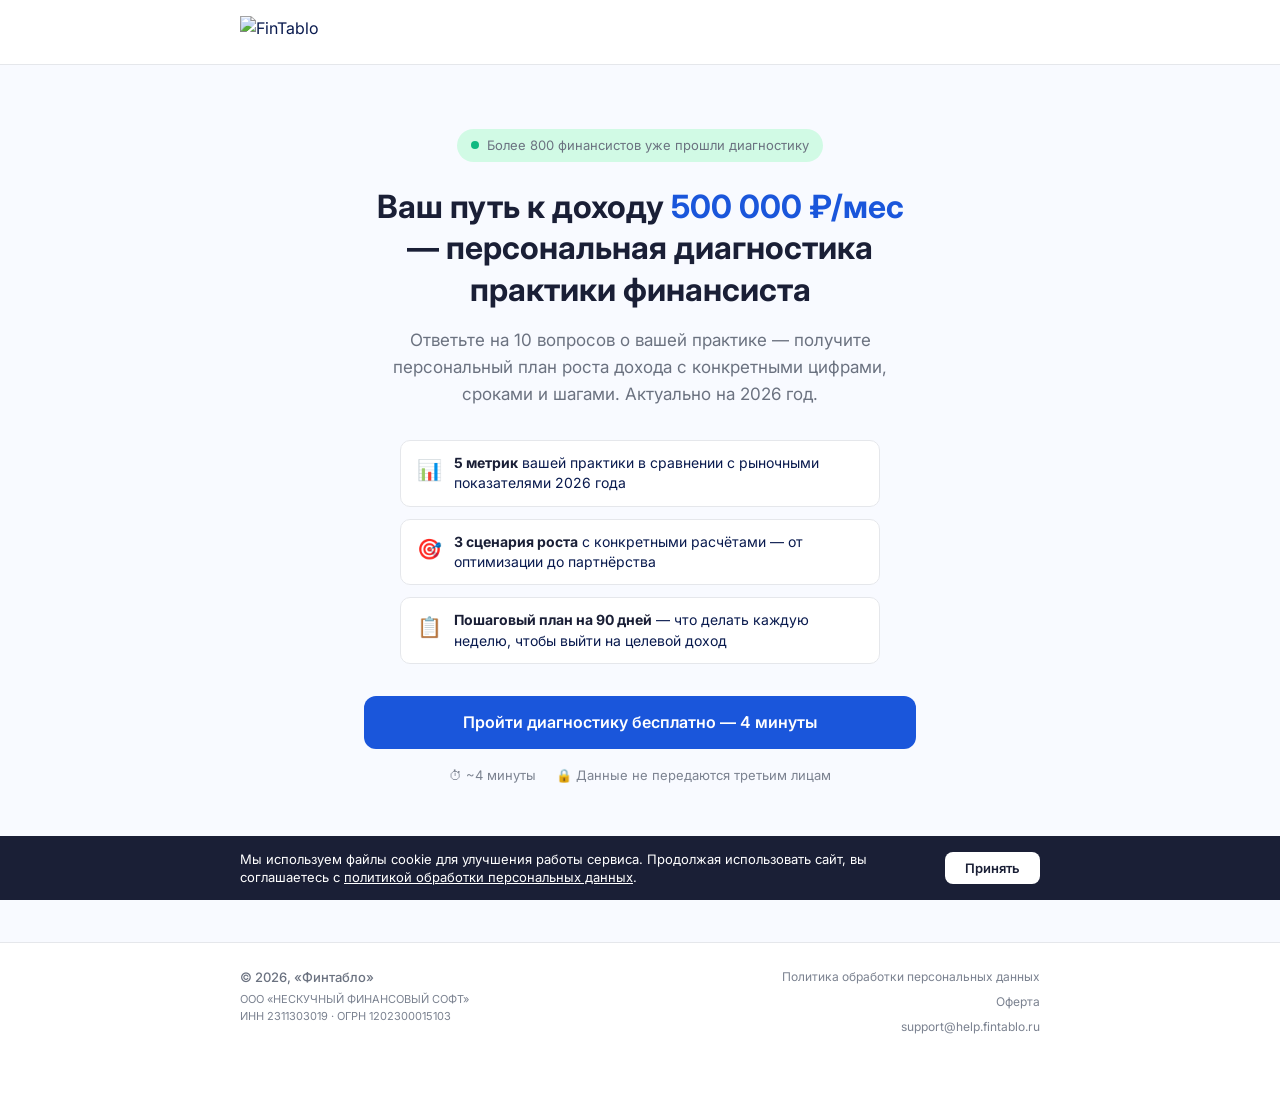
==== commit 9e59fe3e: "v4.0: производительность, форма, прогресс, CTA, thankyou, 500к - Переходы: мгновенные, без мерцания " ====
--- a/index.html
+++ b/index.html
@@ -52,7 +52,7 @@
         </div>
         <div class="start-benefit-item">
           <div class="sb-icon">🎯</div>
-          <div class="sb-text"><strong>3 сценария роста</strong> с расчётами под ваши данные</div>
+          <div class="sb-text"><strong>3 сценария роста</strong> с конкретными расчётами — от оптимизации до партнёрства</div>
         </div>
         <div class="start-benefit-item">
           <div class="sb-icon">📋</div>
@@ -345,25 +345,22 @@
         </ul>
       </div>
 
-      <p class="form-label">Получите полный отчёт и разбор с экспертом</p>
+      <p class="form-label">Получите полный отчёт и персональный план</p>
+
+      <div class="field-group">
+        <input type="text" id="capture-name-input" placeholder="Ваше имя" autocomplete="given-name" oninput="updateSubmitButton()">
+      </div>
 
       <div class="field-group">
         <input type="tel" id="phone" placeholder="+7 (___) ___-__-__" oninput="formatPhone(this)" autocomplete="tel">
-        <p class="field-hint">Эксперт Финтабло свяжется в течение 1 рабочего дня</p>
       </div>
 
       <div class="field-group">
-        <input type="email" id="email" placeholder="email@example.com" autocomplete="email">
-        <p class="field-hint">Необязательно — отправим копию отчёта на почту</p>
-      </div>
-
-      <div class="field-group">
-        <input type="text" id="vk" placeholder="vk.com/ваш_логин" autocomplete="off">
-        <p class="field-hint">Необязательно — если удобнее переписываться ВКонтакте</p>
+        <input type="email" id="email" placeholder="Email (необязательно)" autocomplete="email">
       </div>
 
       <label class="checkbox-row">
-        <input type="checkbox" id="want-expert" checked>
+        <input type="checkbox" id="want-expert" checked onchange="updateSubmitButton()">
         <span>Хочу персональный разбор с экспертом Финтабло (бесплатно, 20–30 мин)</span>
       </label>
 
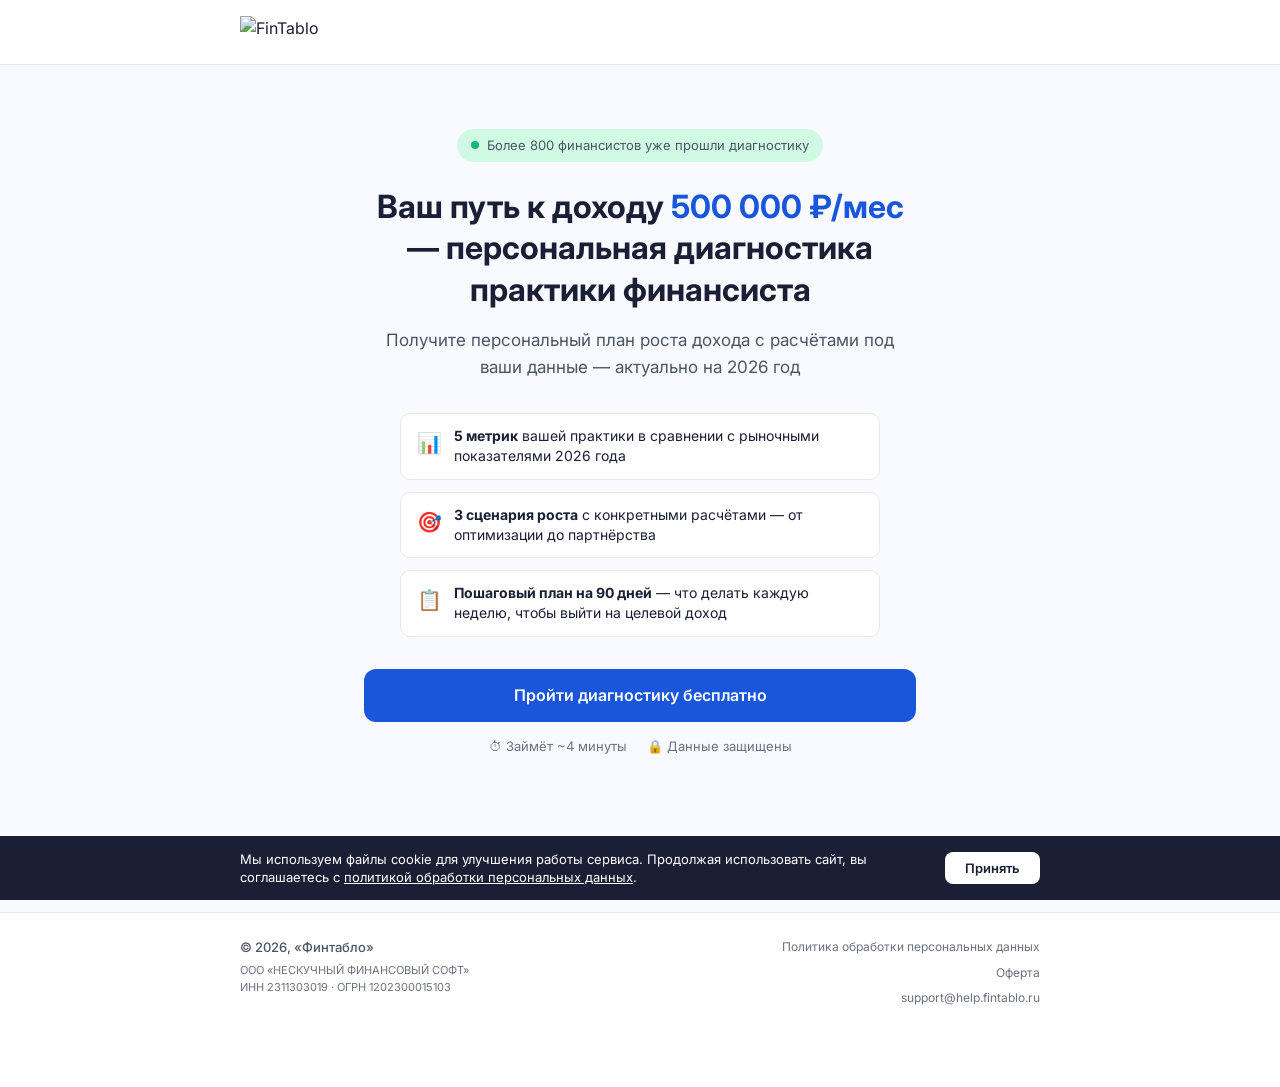
==== commit ca56d34c: "v4.6: шрифты, кнопка, подзаголовок, мобиль, без номера - Кнопка старта: убраны «4 минуты», оставлено" ====
--- a/index.html
+++ b/index.html
@@ -3,6 +3,7 @@
 <head>
   <meta charset="UTF-8">
   <meta name="viewport" content="width=device-width, initial-scale=1.0">
+  <meta name="format-detection" content="telephone=no,date=no,address=no,email=no">
   <title>Диагностика роста практики финансиста — Финтабло</title>
   <link rel="preconnect" href="https://fonts.googleapis.com">
   <link href="https://fonts.googleapis.com/css2?family=Inter:wght@400;500;600;700&display=swap" rel="stylesheet">
@@ -43,7 +44,7 @@
         <span class="dot-green"></span> Более 800 финансистов уже прошли диагностику
       </div>
       <h1>Ваш путь к доходу <span style="color:var(--brand-blue)">500 000 ₽/мес</span> — персональная диагностика практики финансиста</h1>
-      <p class="subtitle">Ответьте на 10 вопросов о вашей практике — получите персональный план роста дохода с конкретными цифрами, сроками и шагами. Актуально на 2026 год.</p>
+      <p class="subtitle">Получите персональный план роста дохода с расчётами под ваши данные — актуально на 2026 год</p>
 
       <div class="start-benefits">
         <div class="start-benefit-item">
@@ -60,11 +61,11 @@
         </div>
       </div>
 
-      <button class="btn-primary" onclick="startQuiz()" style="margin-top:24px">Пройти диагностику бесплатно — 4 минуты</button>
-
-      <div class="trust-badges" style="margin-top:16px">
-        <span>⏱ ~4 минуты</span>
-        <span>🔒 Данные не передаются третьим лицам</span>
+      <button class="btn-primary" onclick="startQuiz()" style="margin-top:24px">Пройти диагностику бесплатно</button>
+
+      <div class="trust-badges" style="margin-top:14px">
+        <span>⏱ Займёт ~4 минуты</span>
+        <span>🔒 Данные защищены</span>
       </div>
     </div>
   </div>
--- a/css/style.css
+++ b/css/style.css
@@ -14,9 +14,9 @@
   --danger: #EF4444;
   --danger-light: #FEE2E2;
 
-  --text-primary: #091A4E;
-  --text-secondary: #6B7280;
-  --text-muted: #7B8290;
+  --text-primary: #1A1F36;
+  --text-secondary: #4B5563;
+  --text-muted: #6B7280;
   --bg: #F8FAFF;
   --surface: #FFFFFF;
   --border: #E5E7EB;
@@ -37,6 +37,8 @@
   line-height: 1.6;
   min-height: 100vh;
   overflow-x: hidden;
+  overflow-wrap: break-word;
+  word-wrap: break-word;
 }
 
 /* ===== Layout — desktop-friendly ===== */
@@ -399,10 +401,10 @@
 /* ===== Text Input ===== */
 .text-input {
   width: 100%;
-  padding: 16px;
+  padding: 14px 16px;
   border: 1.5px solid var(--border);
-  border-radius: var(--radius);
-  font-size: 18px;
+  border-radius: 10px;
+  font-size: 16px;
   font-family: var(--font);
   color: var(--text-primary);
   background: #fff;
@@ -518,11 +520,11 @@
   background: var(--brand-blue-light);
   border-left: 3px solid var(--brand-blue);
   border-radius: 0 8px 8px 0;
-  padding: 12px 14px;
-  font-size: 13px;
-  color: var(--brand-navy);
+  padding: 14px 16px;
+  font-size: 14px;
+  color: var(--text-primary);
   margin-top: 16px;
-  line-height: 1.55;
+  line-height: 1.6;
   animation: fadeSlide 0.25s ease;
 }
 
@@ -1078,10 +1080,10 @@
 .gauge-bench { font-size: 11px; color: var(--text-muted); margin-top: 4px; }
 
 .gauge-rec {
-  font-size: 13px;
-  color: var(--text-secondary);
-  margin-top: 6px;
-  line-height: 1.5;
+  font-size: 14px;
+  color: var(--text-primary);
+  margin-top: 8px;
+  line-height: 1.55;
 }
 
 .bench-badge {
@@ -1206,8 +1208,8 @@
 .scenario-card .scenario-time { font-size: 12px; color: var(--text-muted); margin-bottom: 16px; }
 
 .scenario-card .scenario-actions {
-  font-size: 14px;
-  color: var(--text-secondary);
+  font-size: 15px;
+  color: var(--text-primary);
   margin-bottom: 20px;
   line-height: 1.7;
 }
@@ -1247,13 +1249,13 @@
 .roadmap-week h4 { font-size: 14px; font-weight: 600; color: var(--brand-blue); margin-bottom: 8px; }
 
 .roadmap-week p {
-  font-size: 14px;
-  color: var(--text-secondary);
-  line-height: 1.6;
+  font-size: 15px;
+  color: var(--text-primary);
+  line-height: 1.65;
   background: var(--surface);
   border: 1px solid var(--border);
   border-radius: 8px;
-  padding: 14px;
+  padding: 16px;
 }
 
 /* FinTablo benefits */
@@ -1309,8 +1311,8 @@
   border-radius: 0 var(--radius) var(--radius) 0;
   padding: 20px;
   font-size: 15px;
-  color: var(--brand-navy);
-  line-height: 1.6;
+  color: var(--text-primary);
+  line-height: 1.65;
   margin: 20px 0;
 }
 
@@ -1839,14 +1841,14 @@
 }
 
 .finding-card .fc-body {
-  font-size: 13px;
-  color: var(--text-secondary);
+  font-size: 14px;
+  color: var(--text-primary);
   line-height: 1.55;
 }
 
 .finding-card .fc-action {
   margin-top: 8px;
-  font-size: 13px;
+  font-size: 14px;
   color: var(--brand-blue);
   font-weight: 500;
 }
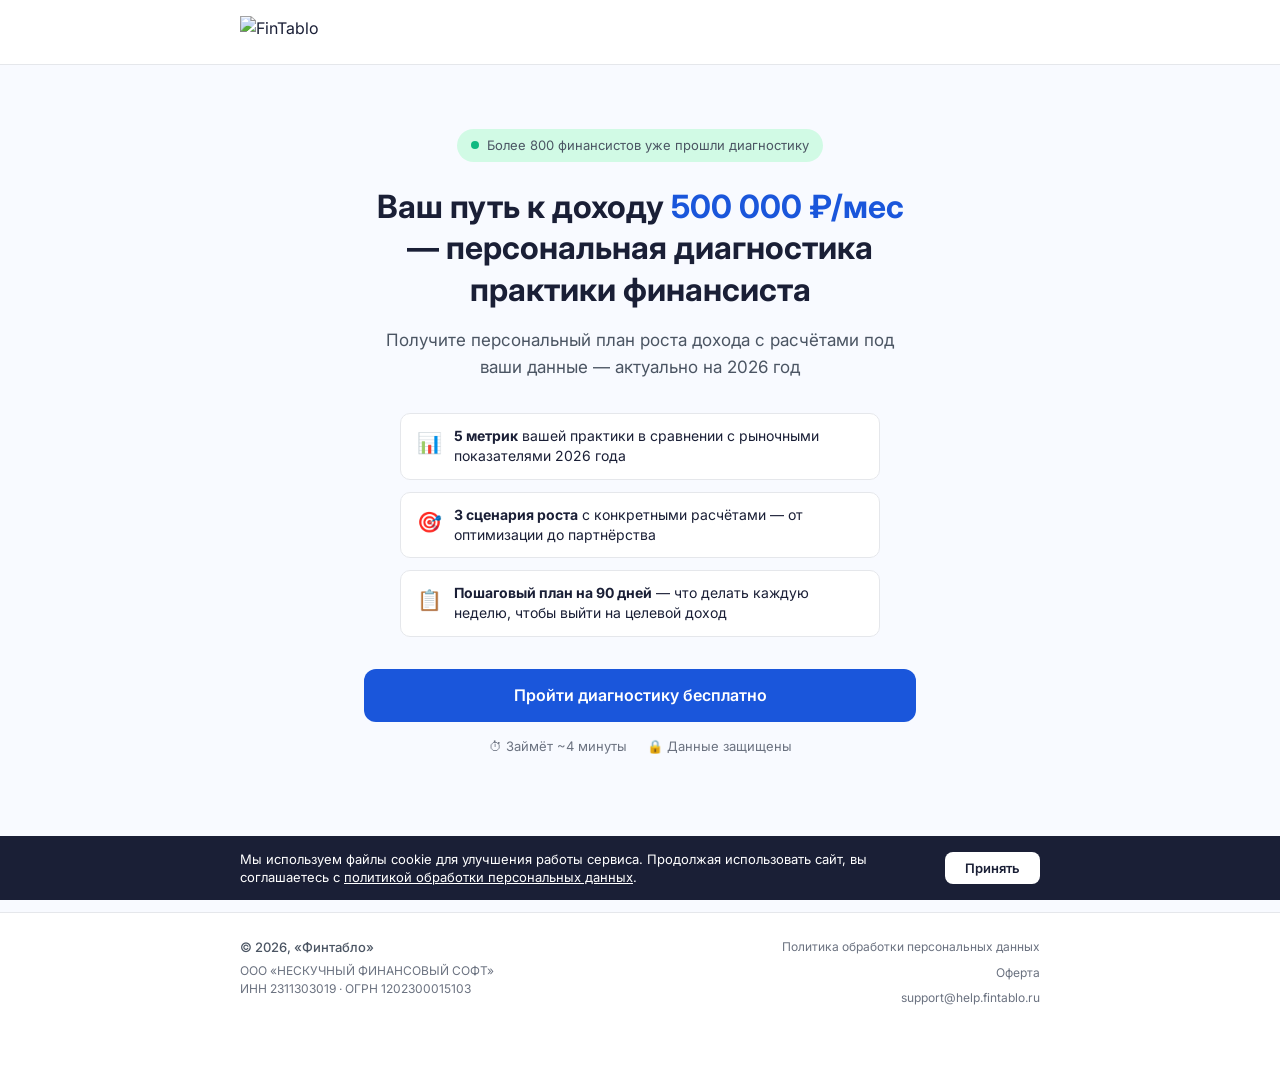
==== commit bcb9874b: "v4.8: полный аудит — 7 критичных + 10 важных исправлений Критичные: - Дубль текста на capture: «у на" ====
--- a/index.html
+++ b/index.html
@@ -314,38 +314,28 @@
     </div>
   </div>
 
-  <!-- STEP 11 — Contact capture -->
+  <!-- STEP 11 — Contact capture (PAS: Problem → Agitation → Solution) -->
   <div class="step" id="step-11">
     <div class="capture-form">
-      <h2 id="capture-name">Ваш персональный план готов</h2>
-
-      <!-- Personalized hook -->
-      <div id="capture-hook" class="capture-hook"></div>
-
-      <!-- Visual preview: gauge bars (partially revealed) -->
-      <div class="preview-block">
-        <div class="preview-title">Ваши результаты</div>
-        <div id="capture-gauges"></div>
-        <div class="preview-locked">
-          <div style="display:flex;align-items:flex-start;gap:8px">
-            <span style="font-size:16px;flex-shrink:0">🔒</span>
-            <span>В полном отчёте: ещё 3 метрики с рыночными бенчмарками, <strong>3 сценария роста с конкретными расчётами</strong> под ваши данные и <strong>пошаговый план на 90 дней</strong> — что делать каждую неделю</span>
-          </div>
-        </div>
-      </div>
-
-      <!-- What full report contains — personalized -->
-      <div class="capture-value-block">
-        <h4>Что вы получите:</h4>
-        <ul>
-          <li>Полный анализ 5 ключевых метрик вашей практики vs. рыночные показатели</li>
-          <li>3 конкретных сценария роста дохода — с расчётами под ваши цифры</li>
-          <li>Пошаговый план на 90 дней: что делать на каждой неделе</li>
-          <li id="capture-value-fintablo">Расчёт: сколько вы заработаете с партнёрской программой Финтабло</li>
-          <li>Персональный разбор с экспертом, который уже видит ваши данные</li>
-        </ul>
-      </div>
-
+
+      <!-- 1. PROBLEM — loss counter (red, emotional) -->
+      <div id="capture-loss" class="capture-loss"></div>
+
+      <!-- 2. AGITATION → SOLUTION — summary + what you get -->
+      <div id="capture-summary" class="capture-summary"></div>
+
+      <!-- 3. HOPE — what report contains (green/positive) -->
+      <div class="capture-solution">
+        <div style="font-size:15px;font-weight:700;color:var(--accent-green);margin-bottom:12px">Ваш персональный план роста — в полном отчёте</div>
+        <div class="capture-cards">
+          <div class="cc-item"><span class="cc-icon">📊</span><div><strong>3 сценария роста</strong><br><span style="color:var(--text-secondary)">С расчётами под ваши данные</span></div></div>
+          <div class="cc-item"><span class="cc-icon">📋</span><div><strong>План на 90 дней</strong><br><span style="color:var(--text-secondary)">Конкретные шаги каждую неделю</span></div></div>
+          <div class="cc-item"><span class="cc-icon">📈</span><div><strong>5 метрик vs. рынок</strong><br><span style="color:var(--text-secondary)">Где вы и где можете быть</span></div></div>
+          <div class="cc-item"><span class="cc-icon">💰</span><div><strong>Расчёт с Финтабло</strong><br><span style="color:var(--text-secondary)">Сколько заработаете как партнёр</span></div></div>
+        </div>
+      </div>
+
+      <!-- 4. ACTION — form -->
       <p class="form-label">Получите полный отчёт и персональный план</p>
 
       <div class="field-group">
--- a/css/style.css
+++ b/css/style.css
@@ -333,7 +333,7 @@
   flex-direction: column;
   align-items: center;
   gap: 4px;
-  font-size: 11px;
+  font-size: 12px;
   color: var(--text-muted);
   width: 64px;
   text-align: center;
@@ -454,7 +454,7 @@
 .slider-labels {
   display: flex;
   justify-content: space-between;
-  font-size: 11px;
+  font-size: 12px;
   color: var(--text-muted);
   margin-top: 4px;
 }
@@ -573,6 +573,9 @@
   font-size: 28px;
   font-weight: 700;
   color: var(--brand-navy);
+  white-space: nowrap;
+  overflow: hidden;
+  text-overflow: ellipsis;
 }
 
 .metric-card .metric-sub {
@@ -690,20 +693,71 @@
   .inter-next-items { grid-template-columns: 1fr; }
 }
 
-/* Capture — personalized hook */
-.capture-hook {
-  background: var(--brand-blue-light);
+/* Capture — PAS structure */
+.capture-loss {
+  background: linear-gradient(135deg, #7F1D1D, #991B1B);
+  color: #fff;
+  border-radius: var(--radius);
+  padding: 24px;
+  text-align: center;
+  margin-bottom: 16px;
+}
+
+.capture-loss .cl-label { font-size: 13px; opacity: .75; margin-bottom: 4px; }
+.capture-loss .cl-value { font-size: 36px; font-weight: 700; margin: 4px 0; }
+.capture-loss .cl-daily { font-size: 14px; font-weight: 600; opacity: .9; }
+
+.capture-summary {
+  background: var(--surface);
+  border: 1px solid var(--border);
   border-radius: var(--radius);
   padding: 16px;
-  font-size: 15px;
-  color: var(--brand-navy);
-  line-height: 1.55;
+  margin-bottom: 16px;
+}
+
+.capture-summary .cs-row {
+  display: flex;
+  justify-content: space-between;
+  padding: 5px 0;
+  font-size: 14px;
+  border-bottom: 1px solid var(--border);
+}
+
+.capture-summary .cs-row:last-child { border-bottom: none; }
+.capture-summary .cs-label { color: var(--text-secondary); }
+.capture-summary .cs-value { font-weight: 600; color: var(--brand-navy); }
+
+.capture-solution {
   margin-bottom: 20px;
 }
 
-.capture-hook strong { color: var(--brand-blue); }
-
-/* Capture — mini gauge preview */
+.capture-cards {
+  display: grid;
+  grid-template-columns: 1fr 1fr;
+  gap: 8px;
+}
+
+.cc-item {
+  display: flex;
+  gap: 10px;
+  align-items: flex-start;
+  padding: 12px;
+  background: var(--surface);
+  border: 1px solid var(--border);
+  border-radius: 10px;
+  font-size: 13px;
+  line-height: 1.4;
+}
+
+.cc-item strong { color: var(--brand-navy); font-size: 14px; }
+.cc-icon { font-size: 20px; flex-shrink: 0; }
+
+@media (max-width: 480px) {
+  .capture-cards { grid-template-columns: 1fr; }
+  .capture-loss .cl-value { font-size: 30px; }
+}
+
+/* Capture — mini gauge preview (legacy, keep for compatibility) */
 .capture-gauge-item { margin-bottom: 12px; }
 
 .capture-gauge-item .cg-header {
@@ -870,7 +924,7 @@
 }
 
 .legal-text {
-  font-size: 11px;
+  font-size: 12px;
   color: var(--text-muted);
   margin-top: 12px;
   line-height: 1.5;
@@ -1004,7 +1058,7 @@
 }
 
 .report-hero .rh-stat-label {
-  font-size: 11px;
+  font-size: 12px;
   opacity: 0.7;
   text-transform: uppercase;
   letter-spacing: 0.5px;
@@ -1090,7 +1144,7 @@
   display: inline-block;
   padding: 2px 10px;
   border-radius: 10px;
-  font-size: 11px;
+  font-size: 12px;
   font-weight: 600;
   margin-left: 6px;
 }
@@ -1196,7 +1250,7 @@
   right: 16px;
   background: var(--brand-blue);
   color: #fff;
-  font-size: 11px;
+  font-size: 12px;
   font-weight: 600;
   padding: 3px 10px;
   border-radius: 10px;
@@ -1735,7 +1789,7 @@
   .metric-card { padding: 14px 10px; }
   .metric-card .metric-value { font-size: 22px; }
   .steps-preview { padding: 12px; gap: 4px; }
-  .steps-preview .sp-item { width: 48px; font-size: 9px; }
+  .steps-preview .sp-item { width: 48px; font-size: 11px; }
   .steps-preview .sp-icon { width: 26px; height: 26px; font-size: 12px; }
   .steps-preview .sp-arrow { font-size: 12px; }
   .insight-box { font-size: 12px; padding: 10px 12px; }
@@ -1926,7 +1980,7 @@
 }
 
 .footer-legal {
-  font-size: 11px;
+  font-size: 12px;
   color: var(--text-muted);
   line-height: 1.5;
 }
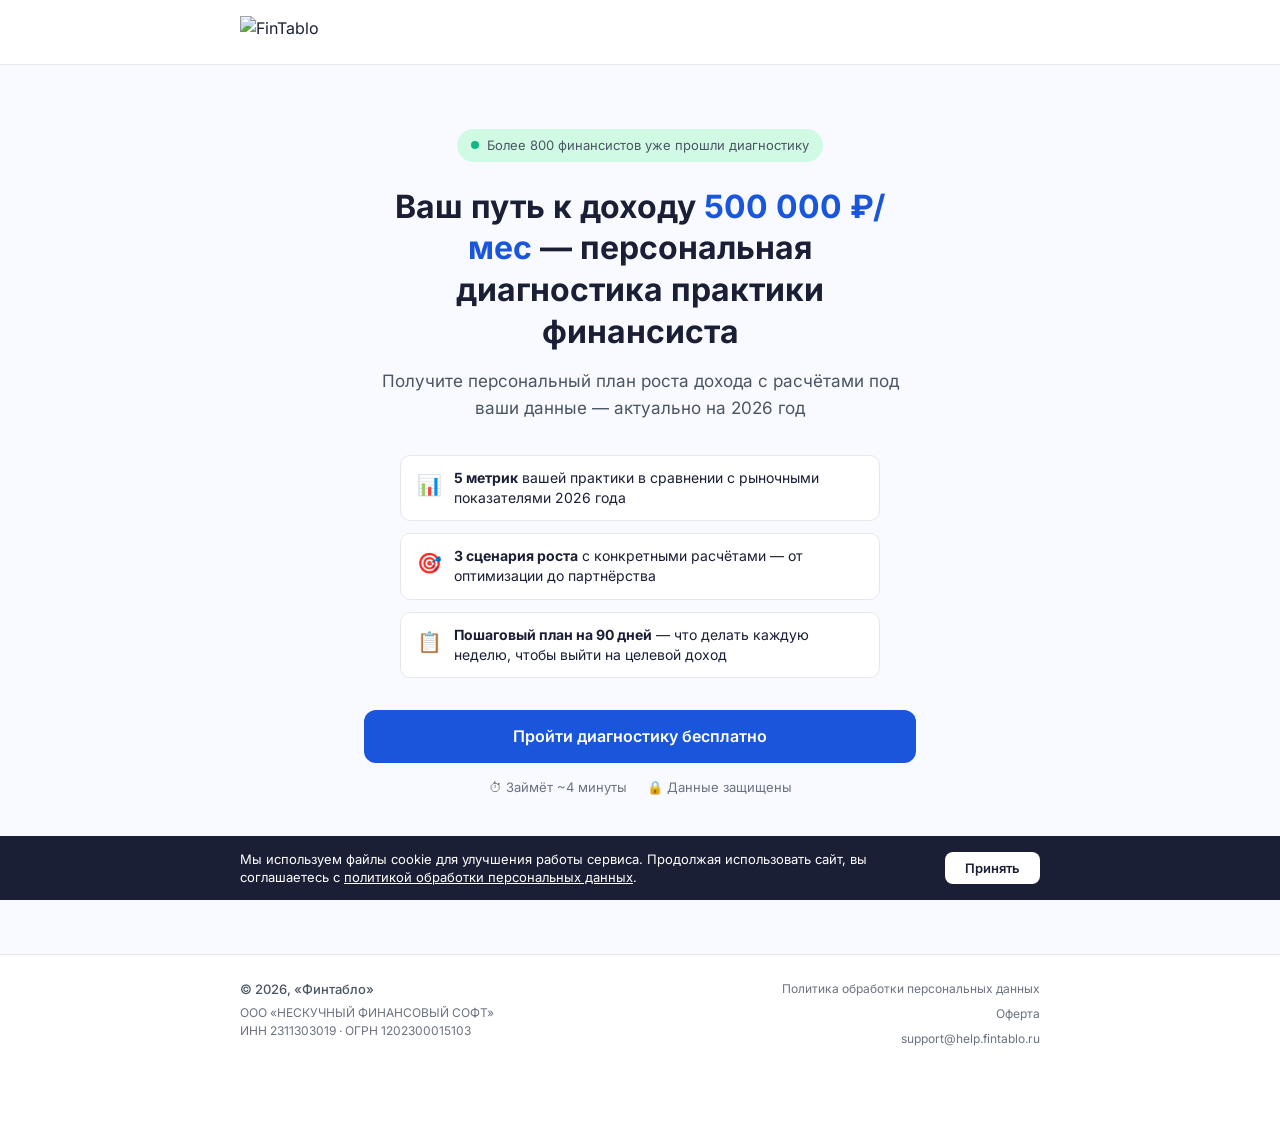
==== commit 9e0545b3: "v5.0: production-ready — favicon, meta, локальные шрифты, FTP-готовность Production: - favicon.svg (" ====
--- a/index.html
+++ b/index.html
@@ -4,9 +4,13 @@
   <meta charset="UTF-8">
   <meta name="viewport" content="width=device-width, initial-scale=1.0">
   <meta name="format-detection" content="telephone=no,date=no,address=no,email=no">
+  <meta name="description" content="Персональная диагностика практики финансиста. Узнайте свою реальную ставку, потенциал роста и получите план выхода на 500 000 ₽/мес. Актуально на 2026 год.">
+  <meta property="og:title" content="Диагностика роста практики финансиста — Финтабло">
+  <meta property="og:description" content="10 вопросов → персональный план роста дохода с расчётами. Бесплатно.">
+  <meta property="og:type" content="website">
   <title>Диагностика роста практики финансиста — Финтабло</title>
-  <link rel="preconnect" href="https://fonts.googleapis.com">
-  <link href="https://fonts.googleapis.com/css2?family=Inter:wght@400;500;600;700&display=swap" rel="stylesheet">
+  <link rel="icon" type="image/svg+xml" href="favicon.svg">
+  <link rel="stylesheet" href="fonts/inter-local.css">
   <link rel="stylesheet" href="css/style.css">
   <!-- Yandex.Metrika -->
   <script type="text/javascript">
@@ -326,7 +330,7 @@
 
       <!-- 3. HOPE — what report contains (green/positive) -->
       <div class="capture-solution">
-        <div style="font-size:15px;font-weight:700;color:var(--accent-green);margin-bottom:12px">Ваш персональный план роста — в полном отчёте</div>
+        <div style="font-size:15px;font-weight:700;color:var(--accent-green);margin-bottom:12px">В полном отчёте для вас подготовлено:</div>
         <div class="capture-cards">
           <div class="cc-item"><span class="cc-icon">📊</span><div><strong>3 сценария роста</strong><br><span style="color:var(--text-secondary)">С расчётами под ваши данные</span></div></div>
           <div class="cc-item"><span class="cc-icon">📋</span><div><strong>План на 90 дней</strong><br><span style="color:var(--text-secondary)">Конкретные шаги каждую неделю</span></div></div>
--- a/fonts/inter-local.css
+++ b/fonts/inter-local.css
@@ -0,0 +1,28 @@
+@font-face {
+  font-family: 'Inter';
+  font-style: normal;
+  font-weight: 400;
+  font-display: swap;
+  src: url(../fonts/UcCO3FwrK3iLTeHuS_nVMrMxCp50SjIw2boKoduKmMEVuLyfMZg.ttf) format('truetype');
+}
+@font-face {
+  font-family: 'Inter';
+  font-style: normal;
+  font-weight: 500;
+  font-display: swap;
+  src: url(../fonts/UcCO3FwrK3iLTeHuS_nVMrMxCp50SjIw2boKoduKmMEVuI6fMZg.ttf) format('truetype');
+}
+@font-face {
+  font-family: 'Inter';
+  font-style: normal;
+  font-weight: 600;
+  font-display: swap;
+  src: url(../fonts/UcCO3FwrK3iLTeHuS_nVMrMxCp50SjIw2boKoduKmMEVuGKYMZg.ttf) format('truetype');
+}
+@font-face {
+  font-family: 'Inter';
+  font-style: normal;
+  font-weight: 700;
+  font-display: swap;
+  src: url(../fonts/UcCO3FwrK3iLTeHuS_nVMrMxCp50SjIw2boKoduKmMEVuFuYMZg.ttf) format('truetype');
+}
